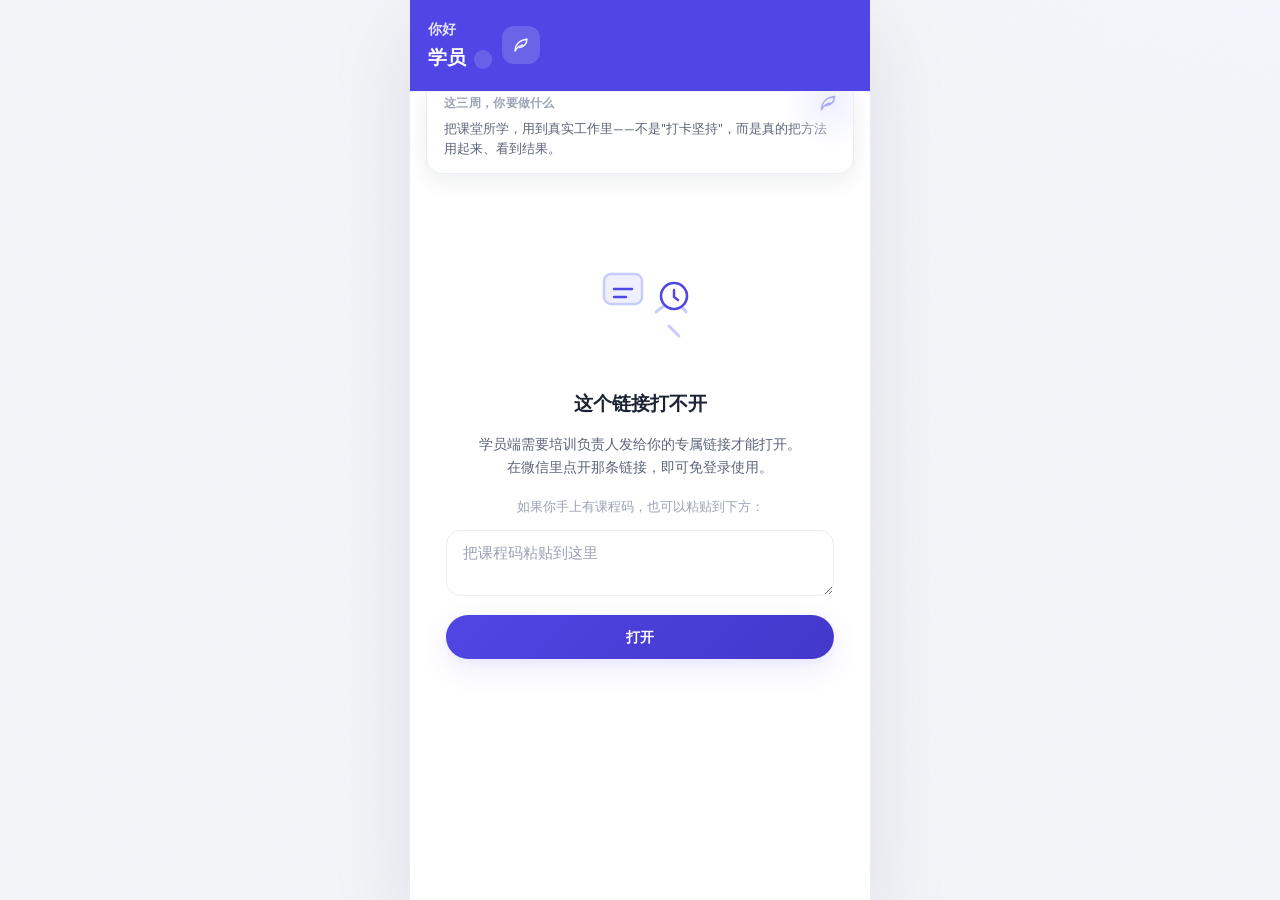
==== student.html @ 76b58dd4 "student.html 引入 sample-data.js + 进入页前自动重置示范课 - 问题：student.html 直访时未加载 sample-data.js，loadDemo() 读到 l" ====
<!doctype html>
<html lang="zh-CN">
<head>
<meta charset="utf-8" />
<meta name="viewport" content="width=device-width, initial-scale=1, viewport-fit=cover, maximum-scale=1, user-scalable=no" />
<meta name="theme-color" content="#4f46e5" />
<title>学员端 · 学习迁移</title>
<link rel="preconnect" href="https://fonts.googleapis.com">
<link rel="preconnect" href="https://fonts.gstatic.com" crossorigin>
<link href="https://fonts.googleapis.com/css2?family=Outfit:wght@400;500;600;700;800&display=swap" rel="stylesheet">
<link rel="stylesheet" href="design-system.css">
<style>
  :root{
    --bg:#f4f5fa; --surface:#ffffff; --surface-2:#fbfcfe;
    --ink:#1a2233; --ink-2:#5b6478; --ink-3:#9aa2b4;
    --line:#e9ecf3; --line-2:#f1f3f8;
    --primary:#4f46e5; --primary-600:#4338ca; --primary-soft:#eef0ff; --primary-ring:rgba(79,70,229,.20);
    --success:#15a36e; --success-soft:#e7f7ef;
    --warn:#b9791b; --warn-soft:#fbf2e2;
    --danger:#e0524d;
    --r:22px; --r-sm:15px;
    --font:"Outfit",-apple-system,BlinkMacSystemFont,"PingFang SC","Hiragino Sans GB","Microsoft YaHei",sans-serif;
    --nav-h:62px;
    --brand:#4f46e5; --brand-deep:#4338ca; --brand-soft:#eef0ff; --brand-50:#f5f6ff;
    --brand-line:#c7cbff; --brand-glow:rgba(79,70,229,.18);
    --sp-1:4px;--sp-2:8px;--sp-3:12px;--sp-4:16px;--sp-5:20px;--sp-6:24px;--sp-7:32px;--sp-8:40px;
    --r-xs:8px;--r-sm:13px;--r-md:14px;--r-lg:18px;--r-xl:26px;--r-full:999px;
    --sh-xs:0 1px 2px rgba(26,34,51,.04),0 2px 6px rgba(26,34,51,.05);
    --sh-sm:0 2px 8px rgba(26,34,51,.05),0 8px 20px rgba(26,34,51,.07);
    --sh-brand:0 10px 30px rgba(79,70,229,.10),0 3px 8px rgba(79,70,229,.06);
    --fs-2xs:11px;--fs-xs:12px;--fs-sm:13px;--fs-base:14px;--fs-md:15px;--fs-lg:17px;
    --fs-xl:21px;--fs-2xl:27px;
    --lh-tight:1.18;--lh-snug:1.34;--lh-loose:1.75;
    --fw-4:400;--fw-5:500;--fw-6:600;--fw-7:700;--fw-8:800;
    --ls-tight:-.02em;--ls-snug:-.01em;--ls-wide:.02em;
    --ease-spring:cubic-bezier(.16,1,.3,1);--ease-out:cubic-bezier(.22,1,.36,1);
    --dur-fast:.18s;--dur:.28s;--dur-slow:.5s;
    --font-sans:"Outfit",-apple-system,BlinkMacSystemFont,"SF Pro Text","PingFang SC","Microsoft YaHei","Helvetica Neue",sans-serif;
  }
  *{box-sizing:border-box;-webkit-tap-highlight-color:transparent}
  html,body{height:100%;margin:0}
  body{font-family:var(--font-sans);background:var(--bg);color:var(--ink);font-size:15px;line-height:1.6;
       -webkit-font-smoothing:antialiased;
       background-image:radial-gradient(700px 360px at 100% -8%,var(--brand-50),transparent 60%);
       background-attachment:fixed}
  .phone{position:relative;z-index:1;max-width:460px;margin:0 auto;min-height:100vh;background:var(--surface);
         display:flex;flex-direction:column;box-shadow:0 0 0 1px var(--line),0 30px 80px rgba(26,34,51,.10)}
  .page{flex:1;overflow-y:auto;padding:0 18px calc(var(--nav-h) + 28px);-webkit-overflow-scrolling:touch}

  /* 顶部问候 */
  .topbar{position:sticky;top:0;z-index:20;background:var(--brand);
         color:#fff;padding:calc(env(safe-area-inset-top) + 18px) 18px 18px;}
  .top-row{display:flex;align-items:center;justify-content:space-between;gap:10px}
  .hi{font-size:14px;opacity:.86;font-weight:600}
  .who{font-size:19px;font-weight:800;margin-top:2px}
  .who .role{font-size:12px;font-weight:600;opacity:.8;margin-left:8px;
             background:rgba(255,255,255,.18);padding:2px 9px;border-radius:999px}
  .bell{width:38px;height:38px;border-radius:12px;background:rgba(255,255,255,.16);
        display:flex;align-items:center;justify-content:center;font-size:18px}

  /* 框架卡 */
  .idcard{margin:-14px 16px 0;position:relative;z-index:5;background:#fff;border-radius:16px;
          padding:15px 17px;box-shadow:0 8px 22px rgba(16,24,40,.07);border:1px solid var(--line);overflow:hidden}
  .idcard::before{content:"";position:absolute;right:-26px;top:-26px;width:96px;height:96px;border-radius:50%;
    background:radial-gradient(circle,var(--brand-soft),transparent 70%);pointer-events:none}
  .idcard .lbl{font-size:11.5px;color:var(--ink-3);font-weight:700;letter-spacing:.3px}
  .idcard .txt{font-size:15.5px;font-weight:700;margin-top:3px;line-height:1.5}
  .idcard .txt b{color:var(--primary-600)}
  .idcard .sub{font-size:12.5px;color:var(--ink-2);margin-top:6px}
  .idcard .mark{position:absolute;right:14px;top:13px;color:var(--brand);opacity:.42}
  .idcard .mark .ic-svg{width:22px;height:22px}

  .sec{display:flex;align-items:baseline;justify-content:space-between;margin:26px 4px 14px}
  .sec h2{font-size:16px;font-weight:800;margin:0;letter-spacing:.2px}
  .sec .prog{font-size:13px;color:var(--ink-2);font-weight:600}
  .sec .prog b{color:var(--primary);font-size:15px}

  /* 行为卡片（迁移记录器） */
  .habits{display:flex;flex-direction:column;gap:13px}
  .habit{display:flex;gap:13px;padding:16px 17px;background:var(--surface);border:1.5px solid var(--line);
         border-radius:18px;cursor:pointer;transition:transform var(--dur) var(--ease-spring),box-shadow var(--dur) var(--ease-out),border-color var(--dur-fast);align-items:flex-start;
         box-shadow:var(--sh-xs)}
  .habit:hover{border-color:var(--brand-line);box-shadow:var(--sh-sm)}
  .habit:active{transform:scale(.985)}
  .ring{width:26px;height:26px;border-radius:50%;flex:0 0 26px;margin-top:2px;position:relative;
        background:var(--line);transition:.2s}
  .ring::after{content:"";position:absolute;inset:7px;border-radius:50%;background:#fff}
  .habit.done .ring{background:var(--success)}
  .habit.done .ring::after{display:none;content:"✓";color:#fff;font-size:15px;font-weight:800;
        display:flex;align-items:center;justify-content:center;inset:0}
  .habit.locked{opacity:.55;cursor:not-allowed}
  .habit.locked:hover{border-color:var(--line);box-shadow:var(--sh-xs)}
  .habit .main{flex:1;min-width:0}
  .habit .desc{font-size:15px;font-weight:700;line-height:1.45}
  .habit .meta{font-size:12px;color:var(--ink-3);margin-top:3px}
  .habit .why{font-size:12px;color:var(--ink-2);margin-top:7px;padding:8px 10px;background:var(--brand-50);
              border-radius:10px;line-height:1.5}
  .habit .why b{color:var(--primary-600)}
  .habit .result{font-size:12.5px;color:var(--ink-2);margin-top:7px;padding:8px 10px;background:var(--success-soft);
              border-radius:10px;line-height:1.5}
  .habit .result b{color:#0f6e56}
  .habit .daybadge{font-size:11px;font-weight:700;color:var(--primary-600);background:var(--primary-soft);
              padding:2px 9px;border-radius:999px;display:inline-block;margin-top:8px}
  .habit .kind{font-size:11px;font-weight:700;padding:2px 9px;border-radius:999px;display:inline-block;margin-top:8px;margin-left:6px}
  .habit .kind.key{background:#fbeaf0;color:#993556}
  .habit .kind.micro{background:var(--success-soft);color:#0f6e56}
  .habit .st{font-size:12px;font-weight:700;white-space:nowrap;align-self:center}
  .habit.done .st{color:var(--success)}
  .habit.locked .st{color:var(--ink-3)}
  .empty{text-align:center;color:var(--ink-3);padding:40px 20px;font-size:14px}

  /* 底部导航 */
  .nav{position:fixed;bottom:0;left:50%;transform:translateX(-50%);width:100%;max-width:460px;
       height:calc(var(--nav-h) + env(safe-area-inset-bottom));padding-bottom:env(safe-area-inset-bottom);
       background:rgba(255,255,255,.94);backdrop-filter:blur(12px);border-top:1px solid var(--line);
       display:flex;z-index:30}
  .nav button{flex:1;border:0;background:none;font-family:var(--font);color:var(--ink-3);
              font-size:11.5px;font-weight:600;display:flex;flex-direction:column;align-items:center;
              justify-content:center;gap:4px;cursor:pointer}
  .nav button .ic{font-size:21px;line-height:1}
  .nav button.on{color:var(--primary)}
  .nav button.on .ic{transform:translateY(-1px)}

  /* 框架（只读） */
  .loop{background:var(--surface);border:1.5px solid var(--line);border-radius:16px;margin-bottom:13px;overflow:hidden}
  .loop-head{padding:15px 16px;display:flex;align-items:center;gap:11px;cursor:pointer}
  .loop-head .n{width:26px;height:26px;border-radius:9px;background:var(--primary-soft);color:var(--primary-600);
                font-weight:800;font-size:13px;display:flex;align-items:center;justify-content:center;flex:0 0 26px}
  .loop-head .t{font-size:15px;font-weight:700;flex:1}
  .loop-head .arr{transition:.2s;color:var(--ink-3);font-size:13px}
  .loop.open .loop-head .arr{transform:rotate(180deg)}
  .loop-body{padding:0 16px 16px;display:none}
  .loop.open .loop-body{display:block}
  .challenge{font-size:12.5px;color:var(--ink-2);background:var(--surface-2);border-radius:10px;
             padding:9px 11px;margin-bottom:12px}
  .task{padding:12px 0;border-top:1px dashed var(--line-2)}
  .task:first-child{border-top:0}
  .task .tt{font-size:14px;font-weight:700;display:flex;align-items:center;gap:7px}
  .task .td{font-size:12.5px;color:var(--ink-2);margin-top:4px}
  .sub-h{font-size:11.5px;font-weight:700;color:var(--ink-3);margin:11px 0 6px;letter-spacing:.3px}
  .mrow{display:flex;gap:8px;padding:7px 0;font-size:13px}
  .mrow .dot{width:6px;height:6px;border-radius:50%;background:var(--primary);margin-top:7px;flex:0 0 6px}
  .mrow .mn{font-weight:600}.mrow .md{color:var(--ink-2);font-size:12px}
  .six{background:var(--surface-2);border-radius:10px;padding:10px 11px;margin-top:8px;font-size:12.5px;color:var(--ink-2);line-height:1.6}
  .six b{color:var(--primary-600)}

  /* 进展 */
  .stats{display:grid;grid-template-columns:repeat(3,1fr);gap:10px;margin-bottom:6px}
  .stat{background:var(--surface);border:1.5px solid var(--line);border-radius:15px;padding:14px 10px;text-align:center}
  .stat .num{font-size:26px;font-weight:800;color:var(--primary);line-height:1}
  .stat .lbl{font-size:11.5px;color:var(--ink-2);margin-top:6px}
  .tl{background:var(--surface);border:1.5px solid var(--line);border-radius:15px;padding:6px 15px;margin-top:14px}
  .tl .ti{display:flex;gap:10px;padding:11px 0;border-bottom:1px dashed var(--line-2);font-size:13px;align-items:center}
  .tl .ti:last-child{border-bottom:0}
  .tl .pi{width:9px;height:9px;border-radius:50%;flex:0 0 9px;background:var(--success)}
  .tl .tdesc{flex:1;min-width:0;font-weight:600}
  .tl .tsub{font-size:11.5px;color:var(--ink-3);margin-top:2px;line-height:1.45}
  .submit{margin-top:18px;width:100%;justify-content:center}
  .submit[disabled]{opacity:.5;cursor:not-allowed}

  /* 底部弹层（提交六字段） */
  .sheet-mask{position:fixed;inset:0;background:rgba(20,24,40,.42);z-index:60;opacity:0;pointer-events:none;transition:.22s}
  .sheet-mask.show{opacity:1;pointer-events:auto}
  .sheet{position:fixed;left:50%;bottom:0;transform:translate(-50%,100%);width:100%;max-width:460px;
         background:#fff;border-radius:22px 22px 0 0;z-index:61;padding:8px 20px calc(20px + env(safe-area-inset-bottom));
         transition:transform .26s cubic-bezier(.2,.8,.2,1);max-height:90vh;overflow-y:auto}
  .sheet.show{transform:translate(-50%,0)}
  .grab{width:38px;height:4px;border-radius:3px;background:var(--line);margin:8px auto 14px}
  .sheet .sh-desc{font-size:17px;font-weight:800;line-height:1.4}
  .sheet .sh-meta{font-size:12px;color:var(--ink-3);margin-top:5px}
  .sheet .sh-preset{font-size:13px;color:var(--ink-2);margin-top:10px;background:var(--surface-2);
                  border-radius:10px;padding:10px 11px;line-height:1.55}
  .sheet .sh-preset b{color:var(--primary-600)}
  .sheet .sh-preset.editable{border:1.5px solid var(--line)}
  .sheet .sh-preset.editable input,.sheet .sh-preset.editable textarea{width:100%;border:0;background:transparent;font-family:var(--font);font-size:13px;color:var(--ink);margin-top:4px;resize:none}
  .sheet .sh-preset.editable input:focus,.sheet .sh-preset.editable textarea:focus{outline:none}
  .sheet .q{font-size:13.5px;font-weight:700;color:var(--ink-2);margin:16px 0 8px}
  .sheet textarea.note-in{width:100%;border:1.5px solid var(--line);border-radius:13px;padding:12px 13px;
           font-family:var(--font);font-size:14px;background:var(--surface-2);resize:none;line-height:1.55}
  .sheet textarea.note-in:focus{outline:none;border-color:var(--primary);background:#fff;box-shadow:0 0 0 4px var(--primary-ring)}
  .sheet .save{width:100%;margin-top:16px;justify-content:center;padding:14px;font-size:15px;font-weight:700}

  /* 庆祝 */
  .cele{position:fixed;inset:0;z-index:80;background:rgba(20,28,46,.55);display:none;
        align-items:center;justify-content:center;padding:30px}
  .cele.show{display:flex;animation:fade .25s ease}
  .cele-box{background:#fff;border-radius:24px;padding:34px 32px;text-align:center;max-width:330px;width:100%;
            animation:pop .35s cubic-bezier(.2,1.3,.5,1);position:relative;overflow:hidden}
  .cele-glow{position:absolute;left:50%;top:42px;width:170px;height:170px;margin-left:-85px;border-radius:50%;
    background:radial-gradient(circle,rgba(79,70,229,.20),transparent 65%);animation:cele-pulse 1.7s ease-in-out infinite;pointer-events:none}
  .cele-illus{width:124px;height:124px;margin:0 auto 4px;position:relative;z-index:1;animation:pop .45s var(--ease-spring) both}
  .cele-title{font-size:20px;font-weight:800;color:var(--primary-600);margin-top:14px;position:relative;z-index:1}
  .cele-text{font-size:14px;color:var(--ink-2);line-height:1.7;margin-top:10px;position:relative;z-index:1}
  .cele-coach{margin-top:14px;background:rgba(79,70,229,.08);border:1px solid rgba(79,70,229,.18);border-radius:13px;padding:11px 13px;font-size:12.5px;color:var(--primary-600);text-align:left;line-height:1.6;position:relative;z-index:1}
  .cele-coach .lbl{font-weight:800;font-size:11px;letter-spacing:.3px;display:block;margin-bottom:4px;color:var(--brand-deep)}
  .cele-coach .lbl .ic-svg{width:14px;height:14px;display:inline-block;vertical-align:-2px;margin-right:3px}
  .cele-btn{width:100%;margin-top:20px;justify-content:center;position:relative;z-index:1}

  .block{margin:60px 18px;text-align:center}
  .block .em{font-size:54px}
  .block h2{font-size:19px;font-weight:800;margin:14px 0 8px}
  .block p{font-size:14px;color:var(--ink-2);line-height:1.7}
  .code-box{margin-top:14px;background:var(--surface-2);border:1.5px dashed var(--line);border-radius:13px;
            padding:13px;font-family:ui-monospace,Menlo,Consolas,monospace;font-size:11.5px;color:var(--ink-2);
            word-break:break-all;text-align:left;max-height:140px;overflow-y:auto}
  .toast{position:fixed;left:50%;top:18px;transform:translateX(-50%) translateY(-30px);background:#1a2233;color:#fff;
         font-size:13px;font-weight:600;padding:10px 18px;border-radius:11px;z-index:90;opacity:0;transition:.25s;
         pointer-events:none;max-width:90%}
  .toast.show{opacity:1;transform:translateX(-50%) translateY(0)}
  @keyframes fade{from{opacity:0}to{opacity:1}}
  @keyframes pop{from{transform:scale(.85);opacity:.4}to{transform:scale(1);opacity:1}}

  /* 图标 / 插画 / 生命感 */
  .ic-svg{display:block}
  .nav button .ic{display:inline-flex;align-items:center;justify-content:center}
  .nav button .ic .ic-svg{width:22px;height:22px}
  .bell{display:flex;align-items:center;justify-content:center}
  .bell .ic-svg{width:20px;height:20px;opacity:.92}
  .illust{width:140px;height:140px;margin:0 auto 8px;display:block;animation:pop .5s var(--ease-spring) both}
  .empty .illust{margin-bottom:6px}
  .habits .habit{animation:rise .42s var(--ease-spring) both}
  .confetti{position:absolute;top:46px;left:50%;width:7px;height:7px;border-radius:2px;opacity:0;z-index:2;
    animation:confetti-burst .9s var(--ease-out) forwards}
  @keyframes confetti-burst{
    0%{opacity:0;transform:translate(-50%,0) scale(.3)}
    25%{opacity:1}
    100%{opacity:0;transform:translate(calc(-50% + var(--dx)),var(--dy)) rotate(var(--rot)) scale(1)}
  }

  /* 旅程条 */
  .journey{margin:18px 4px 4px;background:var(--surface);border:1.5px solid var(--line);border-radius:18px;
           padding:15px 17px;box-shadow:var(--sh-xs);cursor:pointer;transition:border-color var(--dur),box-shadow var(--dur),transform var(--dur) var(--ease-spring)}
  .journey:active{transform:scale(.99)}
  .journey:hover{border-color:var(--brand-line);box-shadow:var(--sh-sm)}
  .journey .j-top{display:flex;align-items:center;justify-content:space-between;gap:10px}
  .journey .j-day{font-size:15px;font-weight:800;display:flex;align-items:center;gap:8px}
  .journey .j-day .ic-svg{width:20px;height:20px;color:var(--primary)}
  .journey .j-lit{font-size:12.5px;color:var(--ink-2);font-weight:600;white-space:nowrap}
  .journey .j-lit b{color:var(--primary);font-size:14px}
  .journey .j-bar{height:8px;border-radius:999px;background:var(--surface-2);margin-top:11px;overflow:hidden}
  .journey .j-fill{height:100%;border-radius:999px;background:var(--brand);width:0;transition:width .6s var(--ease-spring)}
  .journey .j-hint{font-size:11.5px;color:var(--ink-3);margin-top:8px;display:flex;align-items:center;gap:6px}
  .journey .j-hint .ic-svg{width:14px;height:14px}

  /* 开场三屏 */
  .ob{position:fixed;inset:0;z-index:100;background:#fff;display:none;flex-direction:column;
      padding:calc(env(safe-area-inset-top) + 30px) 28px calc(env(safe-area-inset-bottom) + 28px);align-items:center;justify-content:center;text-align:center}
  .ob.show{display:flex;animation:fade .3s ease}
  .ob .ob-ill{width:168px;height:168px;margin:0 auto 6px}
  .ob .ob-kicker{font-size:12px;font-weight:700;color:var(--primary-600);letter-spacing:.4px;margin-bottom:10px}
  .ob h2{font-size:23px;font-weight:800;margin:0 0 12px;letter-spacing:.2px}
  .ob p{font-size:15px;color:var(--ink-2);line-height:1.75;margin:0 auto;max-width:320px}
  .ob .ob-dots{display:flex;gap:7px;margin:26px 0 22px}
  .ob .ob-dots i{width:7px;height:7px;border-radius:50%;background:var(--line);transition:.25s}
  .ob .ob-dots i.on{background:var(--primary);width:20px;border-radius:999px}
  .ob .ob-btns{display:flex;gap:10px;width:100%;max-width:320px}
  .ob .ob-skip{position:absolute;top:calc(env(safe-area-inset-top) + 16px);right:18px;font-size:13px;color:var(--ink-3);font-weight:600}

  /* 三周地图 overlay */
  .mapview{position:fixed;inset:0;z-index:85;background:#fff;display:none;flex-direction:column}
  .mapview.show{display:flex;animation:fade .25s ease}
  .mapview .mv-head{display:flex;align-items:center;gap:12px;padding:calc(env(safe-area-inset-top) + 16px) 18px 14px;border-bottom:1px solid var(--line);position:sticky;top:0;background:#fff;z-index:2}
  .mapview .mv-head .ic-svg{width:22px;height:22px;color:var(--primary);cursor:pointer;flex:0 0 22px}
  .mapview .mv-head h3{margin:0;font-size:17px;font-weight:800}
  .mapview .mv-body{flex:1;overflow-y:auto;padding:16px 16px calc(env(safe-area-inset-bottom) + 24px);-webkit-overflow-scrolling:touch}
  .mv-day{background:var(--surface);border:1.5px solid var(--line);border-radius:16px;padding:14px 16px;margin-bottom:12px}
  .mv-day.cur{border-color:var(--primary);box-shadow:var(--sh-brand)}
  .mv-day.free{opacity:.6}
  .mv-day .mv-dtop{display:flex;align-items:center;justify-content:space-between;margin-bottom:8px}
  .mv-day .mv-dname{font-size:15px;font-weight:800;display:flex;align-items:center;gap:8px}
  .mv-day .mv-dname .pill{font-size:11px;font-weight:700;color:var(--primary-600);background:var(--primary-soft);padding:2px 9px;border-radius:999px}
  .mv-day .mv-dstat{font-size:12px;color:var(--ink-3);font-weight:600}
  .mv-day .mv-tk{font-size:13px;color:var(--ink-2);display:flex;align-items:center;gap:8px;padding:4px 0}
  .mv-day .mv-tk .dot{width:8px;height:8px;border-radius:50%;flex:0 0 8px}
  .mv-day .mv-tk .dot.done{background:var(--success)}
  .mv-day .mv-tk .dot.todo{background:var(--brand-line)}
  .mv-day .mv-tk .dot.future{background:var(--line)}

  @media (prefers-reduced-motion:reduce){
    .habits .habit,.illust,.cele-illus,.cele-glow,.ob{animation:none !important}
    .confetti{display:none !important}
  }
</style>
</head>
<body>
<div class="phone">
  <div class="topbar">
    <div class="top-row">
      <div>
        <div class="hi" id="greet">你好</div>
        <div class="who"><span id="who-name">学员</span><span class="role" id="who-role"></span></div>
      </div>
      <div class="bell" id="bell" aria-hidden="true"></div>
    </div>
  </div>

  <div class="idcard hidden" id="idcard">
    <div class="lbl">这三周，你要做什么</div>
    <div class="txt" id="id-txt"></div>
    <div class="sub">把课堂所学，用到真实工作里——不是"打卡坚持"，而是真的把方法用起来、看到结果。</div>
    <div class="mark" data-ic="leaf"></div>
  </div>

  <div class="page" id="page"><!-- 屏幕内容 --></div>

  <nav class="nav" id="nav">
    <button data-screen="today" class="on"><span class="ic" data-ic="today"></span>今日</button>
    <button data-screen="framework"><span class="ic" data-ic="framework"></span>框架</button>
    <button data-screen="progress"><span class="ic" data-ic="progress"></span>进展</button>
  </nav>
</div>

<!-- 开场三屏 -->
<div class="ob" id="ob">
  <div class="ob-skip" id="ob-skip">跳过</div>
  <div class="ob-ill" id="ob-ill"></div>
  <div class="ob-kicker" id="ob-kicker"></div>
  <h2 id="ob-title"></h2>
  <p id="ob-text"></p>
  <div class="ob-dots" id="ob-dots"></div>
  <div class="ob-btns">
    <button class="btn btn-ghost" id="ob-prev" style="flex:0 0 auto;padding:13px 18px">上一步</button>
    <button class="btn btn-primary" id="ob-next" style="flex:1;justify-content:center">下一步</button>
  </div>
</div>

<!-- 三周地图 -->
<div class="mapview" id="mapview">
  <div class="mv-head">
    <span class="ic" data-ic="close" id="mv-close"></span>
    <h3>这三周的旅程</h3>
  </div>
  <div class="mv-body" id="mv-body"></div>
</div>

<!-- 提交弹层（六字段） -->
<div class="sheet-mask" id="sheet-mask"></div>
<div class="sheet" id="sheet">
  <div class="grab"></div>
  <div class="sh-desc" id="sh-desc"></div>
  <div class="sh-meta" id="sh-meta"></div>
  <div id="sh-preset-wrap"></div>
  <div class="q" id="sh-q">这一步，带来了什么结果和影响？</div>
  <textarea class="note-in" id="ck-result" rows="3" placeholder="写一句真实的结果：你做了什么、带来了什么不同？（必填）"></textarea>
  <div id="sh-extra" class="hidden">
    <div class="q">过程中遇到什么困难？</div>
    <textarea class="note-in" id="ck-diff" rows="2" placeholder="卡在哪了？一句话（选填）"></textarea>
    <div class="q">未来还打算怎么用？</div>
    <textarea class="note-in" id="ck-future" rows="2" placeholder="下次碰到类似场景，你会怎么用？（选填）"></textarea>
  </div>
  <button class="btn btn-primary save" id="ck-save">记下来</button>
</div>

<!-- 庆祝 -->
<div class="cele" id="cele">
  <div class="cele-box">
    <div class="cele-glow"></div>
    <div class="cele-illus" id="cele-illus"></div>
    <div class="cele-title" id="cele-title"></div>
    <div class="cele-text" id="cele-text"></div>
    <div class="cele-coach" id="cele-coach"></div>
    <button class="btn btn-primary cele-btn" id="cele-ok">继续</button>
  </div>
</div>

<div class="toast" id="toast"></div>

<script src="v2-core.js?v=10"></script>
<script src="sample-data.js?v=10"></script>
<script src="icons.js?v=10"></script>
<script src="ai.js?v=10"></script>
<script>
(function(){
  'use strict';
  var course=null, me=null, sku=null, submissions=[], screen='today', curBehavior=null;
  var schedule=null, curDayIdx=-1, comp={done:0,total:0,complete:false};
  var behaviorDay={}; // behaviorId -> day index in schedule

  function b64encode(str){return btoa(unescape(encodeURIComponent(str))).replace(/\+/g,'-').replace(/\//g,'_').replace(/=+$/,'');}
  function b64decode(s){s=s.replace(/-/g,'+').replace(/_/g,'/');while(s.length%4)s+='=';return decodeURIComponent(escape(atob(s)));}
  function esc(s){return (s==null?'':String(s)).replace(/[&<>"]/g,function(c){return{'&':'&amp;','<':'&lt;','>':'&gt;','"':'&quot;'}[c];});}
  function $(id){return document.getElementById(id);}
  function paintIcons(){
    document.querySelectorAll('[data-ic]').forEach(function(el){
      el.innerHTML = AL.icon(el.getAttribute('data-ic'), {size: el.classList.contains('ic')?22:20});
    });
    var bell=$('bell'); if(bell) bell.innerHTML = AL.icon('leaf',{size:20});
  }
  function isWend(d){return d.getDay()===0||d.getDay()===6;}
  function fmtMD(d){return (d.getMonth()+1)+'月'+d.getDate()+'日';}
  function greet(){var h=new Date().getHours();return h<6?'凌晨好':h<11?'早上好':h<13?'中午好':h<18?'下午好':h<22?'晚上好':'夜深了';}

  function loadFromHash(){
    var h=location.hash.replace(/^#/,'');
    if(!h) return false;
    var m=h.match(/(?:^|&)d=([^&]+)/);
    if(!m) return false;
    try{
      var obj=JSON.parse(b64decode(m[1]));
      if(!obj.c||!obj.s) return false;
      course=obj.c; me=obj.s; sku=course.sku||'demo';
      ALV2.store.set(sku,'config',course);
      if(!obj.preview){
        var st=ALV2.store.get(sku,'students',[]);
        if(!st.some(function(x){return x.id===me.id;})){st.push({id:me.id,name:me.name});ALV2.store.set(sku,'students',st);}
      }
      submissions=ALV2.store.get(sku,'subs:'+me.id,[]);
      return true;
    }catch(e){return false;}
  }
  /* schema@5 自检：示范课若被旧版本污染，自动清旧重新注入（student.html 直访也能干净） */
  function autoHealSample(){
    if(!ALV2_SAMPLE) return;
    try{
      var sku = ALV2_SAMPLE.SAMPLE_SKU;
      var old = ALV2.store.get(sku,'config',null);
      if(!old) return;
      var sc = (old.scenarios||[])[0];
      var bad = !sc || !Array.isArray(sc.behaviors) || sc.behaviors.length<8
        || !Array.isArray(sc.methods) || sc.methods.length<1;
      if(bad){
        var sts0 = ALV2.store.get(sku,'students',null);
        if(Array.isArray(sts0)) sts0.forEach(function(st){ ALV2.store.remove(sku,'subs:'+st.id); });
        ALV2.store.remove(sku,'students');
        ALV2.store.remove(sku,'config');
        var c = ALV2_SAMPLE.build();
        ALV2.store.set(sku,'config',c);
        var sts = ALV2_SAMPLE.students();
        ALV2.store.set(sku,'students',sts);
        sts.forEach(function(st){
          ALV2.store.remove(sku,'subs:'+st.id);
          ALV2.store.set(sku,'subs:'+st.id, ALV2_SAMPLE.buildSubmissions(c,st));
        });
        console.log('[student.html] 已自动重置被污染的示范课 schema@5');
      }
    }catch(e){ console.warn('[student.html] autoHealSample skipped', e); }
  }
  function loadDemo(){
    var skus=ALV2.store.listCourses();
    if(!skus.length) return false;
    sku=skus[0];
    course=ALV2.store.get(sku,'config',null);
    if(!course) return false;
    var st=ALV2.store.get(sku,'students',[]);
    if(!st.length){st=[{id:'demo_stu',name:'演示学员'}];ALV2.store.set(sku,'students',st);}
    me=st[0];
    submissions=ALV2.store.get(sku,'subs:'+me.id,[]);
    return true;
  }

  function allBehaviors(c){
    var out=[];(c.scenarios||[]).forEach(function(sc){(sc.behaviors||[]).forEach(function(b){out.push({b:b,scenario:sc});});});
    out.sort(function(a,b){return (a.b.order||0)-(b.b.order||0);});
    return out;
  }
  function findBehavior(id){var r=null;(course.scenarios||[]).forEach(function(sc){(sc.behaviors||[]).forEach(function(b){if(b.id===id)r={b:b,scenario:sc};});});return r;}
  function findScenarioOf(id){var r=null;(course.scenarios||[]).forEach(function(sc){(sc.behaviors||[]).forEach(function(b){if(b.id===id)r=sc;});});return r;}

  function buildSchedule(){
    schedule = ALV2.schedulePlan(course);
    curDayIdx = currentWorkdayIndex(course.rhythm || ALV2.defaultRhythm());
    behaviorDay = {};
    schedule.days.forEach(function(d){ if(d.behavior) behaviorDay[d.behavior.behaviorId]=d.idx; });
    comp = ALV2.completion(course, submissions);
  }
  function currentWorkdayIndex(rhythm){
    var start = ALV2.cohortStartDate(rhythm);
    var t0=new Date(); var today0=new Date(t0.getFullYear(),t0.getMonth(),t0.getDate());
    var s0=new Date(start.getFullYear(),start.getMonth(),start.getDate());
    if(s0>today0) return -1;
    var idx=0,cur=new Date(s0);
    while(cur<today0){ if(!isWend(cur)) idx++; cur.setDate(cur.getDate()+1); }
    return Math.min(idx, (rhythm.windowWorkdays||15)-1);
  }

  function init(){
    paintIcons();
    if(!ALV2){document.body.innerHTML='<div class="block"><div class="em">'+illo('noaccess')+'</div><h2>页面加载失败</h2><p>核心脚本未载入，请检查网络后重试。</p></div>';return;}
    var ok=loadFromHash()||loadDemo();
    if(!ok){
      autoHealSample();   // 首次访问：自动注入示范课
      ok=loadFromHash()||loadDemo();
    }
    if(!ok){renderNoAccess();return;}
    buildSchedule();
    $('greet').textContent=greet();
    $('who-name').textContent=me.name||'学员';
    var theme=course.theme||'';
    if(theme){$('id-txt').innerHTML='把 <b>'+esc(theme)+'</b> 用到真实工作里';$('idcard').classList.remove('hidden');}
    document.querySelectorAll('#nav button').forEach(function(b){b.onclick=function(){switchScreen(b.dataset.screen);};});
    bindSheet();
    bindOnboard();
    bindMap();
    switchScreen('today');
    maybeOnboard();
  }

  function renderNoAccess(){
    $('idcard').classList.add('hidden');
    $('nav').style.display='none';
    $('page').innerHTML='<div class="block">'+illo('noaccess')+'<h2>这个链接打不开</h2>'+
      '<p>学员端需要培训负责人发给你的专属链接才能打开。<br>在微信里点开那条链接，即可免登录使用。</p>'+
      '<p style="margin-top:16px;color:var(--ink-3);font-size:12.5px">如果你手上有课程码，也可以粘贴到下方：</p>'+
      '<textarea class="note-in" id="paste-code" rows="2" placeholder="把课程码粘贴到这里"></textarea>'+
      '<button class="btn btn-primary" style="width:100%;margin-top:12px;justify-content:center" onclick="__useCode()">打开</button></div>';
  }
  window.__useCode=function(){var v=$('paste-code').value.trim();if(!v){toast('请先粘贴课程码');return;}
    location.hash='d='+v.replace(/^d=/,'').replace(/^#/,'');location.reload();};

  function switchScreen(s){
    screen=s;
    document.querySelectorAll('#nav button').forEach(function(b){b.classList.toggle('on',b.dataset.screen===s);});
    if(s==='today')renderToday();else if(s==='framework')renderFramework();else renderProgress();
  }

  /* 旅程条 */
  function journeyHTML(){
    if(!schedule) return '';
    var r=schedule.rhythm;
    var dayLabel = curDayIdx<0
      ? '将于 '+fmtMD(schedule.startDate)+' 开始'
      : ('第 '+(curDayIdx+1)+' 个工作日 / 共 '+r.windowWorkdays+' 天');
    var pct = comp.total? Math.round(comp.done/comp.total*100):0;
    var hint = curDayIdx<0 ? '到时每几天会有一个小行动等你' : '点开看看这三周怎么排';
    return '<div class="journey" id="journey">'+
      '<div class="j-top"><div class="j-day">'+AL.icon('compass',{size:20})+dayLabel+'</div>'+
      '<div class="j-lit">已完成 <b>'+comp.done+'</b> / '+comp.total+'</div></div>'+
      '<div class="j-bar"><div class="j-fill" style="width:'+pct+'%"></div></div>'+
      '<div class="j-hint">'+AL.icon('path',{size:14})+hint+'</div></div>';
  }

  function renderToday(){
    var journey=journeyHTML();
    if(curDayIdx<0){
      $('page').innerHTML=journey+
        '<div class="sec"><h2>课程还没开始</h2></div>'+
        '<div class="empty">'+illo('today')+'<h3>先养好精神</h3><p>这门课将在 '+fmtMD(schedule.startDate)+' 正式开始，'+
        '之后三周里会有 10 个真实工作场景的小行动，陪你把课堂所学用起来。</p></div>';
      var jb=$('journey'); if(jb) jb.onclick=openMap;
      return;
    }
    // 今日行为（若有）
    var todayB = schedule.days[curDayIdx] ? schedule.days[curDayIdx].behavior : null;
    var todayDone = todayB ? submissions.some(function(s){return s.behaviorId===todayB.behaviorId;}) : true;
    var html=journey;
    // 主区：展示全部 10 条行为（今日高亮，过去可补，未来锁定）
    var list=allBehaviors(course);
    html+='<div class="sec"><h2>高绩效行为</h2><div class="prog"><b>'+comp.done+'</b> / '+comp.total+' 已完成</div></div>';
    html+='<div class="habits">';
    list.forEach(function(it){
      var b=it.b;
      var dayIdx = behaviorDay[b.id];
      var isToday = (dayIdx===curDayIdx);
      var done = submissions.some(function(s){return s.behaviorId===b.id;});
      var future = (dayIdx!=null && curDayIdx < dayIdx);
      var cls = done?'done':(future?'locked':'');
      var st = done?'已完成':(future?'未到时间':'去记录');
      var lastSub = null; submissions.forEach(function(s){if(s.behaviorId===b.id) lastSub=s;});
      var dayBadge = dayIdx!=null ? ('<span class="daybadge">第 '+(dayIdx+1)+' 个工作日</span>') : '';
      var kindBadge = '<span class="kind '+(b.kind==='key'?'key':'micro')+'">'+(b.kind==='key'?'关键行为':'微行为')+'</span>';
      html+='<div class="habit '+cls+'" data-b="'+esc(b.id)+'">'+
        '<div class="ring"></div><div class="main">'+
        '<div class="desc">'+esc(b.action)+'</div>'+
        '<div class="meta">场景：'+esc(b.scene)+'</div>'+
        dayBadge+kindBadge+
        (done&&lastSub? '<div class="result"><b>结果：</b>'+esc(lastSub.resultImpact||'（已记录）')+'</div>' :
          (!done&&!future? '<div class="why"><b>为什么是它：</b>'+esc(b.challenge||'把课堂方法用进真实工作')+'</div>' : ''))+
        '</div><div class="st">'+st+'</div></div>';
    });
    html+='</div>';
    if(todayB && !todayDone){
      // 顶部强调今日
      var tb=findBehavior(todayB.behaviorId);
      if(tb){
        html='<div class="sec"><h2>今日焦点</h2></div>'+
          '<div class="habit'+(todayDone?' done':'')+'" data-b="'+esc(todayB.behaviorId)+'" style="border-color:var(--primary);box-shadow:var(--sh-brand)">'+
          '<div class="ring"></div><div class="main">'+
          '<div class="desc">'+esc(tb.b.action)+'</div>'+
          '<div class="meta">场景：'+esc(tb.b.scene)+'</div>'+
          '<span class="daybadge">今天</span><span class="kind '+(tb.b.kind==='key'?'key':'micro')+'">'+(tb.b.kind==='key'?'关键行为':'微行为')+'</span>'+
          '<div class="why"><b>为什么是它：</b>'+esc(tb.b.challenge||'')+'</div>'+
          '</div><div class="st">去记录</div></div>'+journey+html.replace(/<div class="sec">[\s\S]*?<\/div>/,'');
      }
    }
    $('page').innerHTML=html;
    $('page').querySelectorAll('[data-b]').forEach(function(el){
      var id=el.dataset.b;
      if(el.classList.contains('locked')) return;
      el.onclick=function(){openCheckIn(id);};
    });
    var jb=$('journey'); if(jb) jb.onclick=openMap;
  }

  function renderFramework(){
    var scs=course.scenarios||[];
    if(!scs.length){$('page').innerHTML='<div class="empty">'+illo('framework')+'<h3>框架还没搭好</h3><p>这门课的学习框架还没配置，稍等培训负责人搭好场景与行为。</p></div>';return;}
    var html='<div class="sec"><h2>学习框架</h2><div class="prog">只读 · 随时回顾</div></div>';
    scs.forEach(function(sc,idx){
      html+='<div class="loop'+(idx===0?' open':'')+'"><div class="loop-head" data-loop="'+idx+'">'+
        '<div class="n">'+(idx+1)+'</div><div class="t">'+esc(sc.name||sc.title||'场景')+'</div><div class="arr">▾</div></div><div class="loop-body">';
      if(sc.challenge)html+='<div class="challenge">挑战：'+esc(sc.challenge)+'</div>';
      if(sc.methods&&sc.methods.length){html+='<div class="sub-h">方法工具</div>';
        sc.methods.forEach(function(m){html+='<div class="mrow"><div class="dot"></div><div><span class="mn">'+esc(m.name)+'</span>'+(m.desc?' <span class="md">· '+esc(m.desc)+'</span>':'')+'</div></div>';});}
      if(sc.behaviors&&sc.behaviors.length){html+='<div class="sub-h">高绩效行为（'+(sc.behaviors.filter(function(b){return b.kind==='key';}).length)+' 关键 + '+(sc.behaviors.filter(function(b){return b.kind!=='key';}).length)+' 微）</div>';
        sc.behaviors.forEach(function(b){
          html+='<div class="mrow"><div class="dot" style="background:'+(b.kind==='key'?'#993556':'var(--success)')+'"></div>'+
            '<div><span class="mn">'+esc(b.action)+'</span>'+
            (b.kind==='key'?' <span class="md" style="color:#993556">· 关键行为</span>':'')+
            '<div class="six"><b>场景：</b>'+esc(b.scene||'')+'<br><b>挑战：</b>'+esc(b.challenge||'')+
            (b.expectedResult?'<br><b>预期结果：</b>'+esc(b.expectedResult):'')+'</div></div></div>';
        });}
      html+='</div></div>';
    });
    $('page').innerHTML=html;
    $('page').querySelectorAll('[data-loop]').forEach(function(el){el.onclick=function(){el.parentElement.classList.toggle('open');};});
  }

  function renderProgress(){
    var html='<div class="sec"><h2>我的迁移记录</h2><div class="prog">已完成 '+comp.done+' / '+comp.total+'</div></div>';
    html+='<div class="stats"><div class="stat"><div class="num">'+comp.done+'<span style="font-size:14px;color:var(--ink-3)">/'+comp.total+'</span></div><div class="lbl">已完成行为</div></div>'+
      '<div class="stat"><div class="num">'+ (schedule?schedule.rhythm.windowWorkdays:15) +'</div><div class="lbl">三周工作日</div></div>'+
      '<div class="stat"><div class="num">'+ (comp.complete?'✓':'…') +'</div><div class="lbl">迁移完成度</div></div></div>';
    var sorted=submissions.slice().sort(function(a,b){return b.ts-a.ts;});
    if(sorted.length){
      html+='<div class="tl">';
      sorted.forEach(function(s){
        var it=findBehavior(s.behaviorId);
        html+='<div class="ti"><div class="pi"></div><div><div class="tdesc">'+esc(it?it.b.action:'行为')+'</div>'+
          '<div class="tsub">'+esc(s.resultImpact||'（已记录）')+'</div></div></div>';
      });
      html+='</div>';
    }else{html+='<div class="empty">'+illo('progress')+'<h3>还没有记录哦</h3><p>去「今日」完成第一个高绩效行为，开始你的迁移。</p></div>';}
    if(comp.complete){
      html+='<button class="btn btn-primary submit" id="btn-submit" style="justify-content:center">'+AL.icon('send',{size:18})+'提交迁移给负责人</button>';
    }else{
      html+='<button class="btn btn-ghost submit" id="btn-submit" disabled style="justify-content:center">还差 '+(comp.total-comp.done)+' 条完成，才能提交</button>';
    }
    $('page').innerHTML=html;
    $('btn-submit').onclick=exportSubmit;
  }

  /* 原创插画 */
  function illo(name){
    var C={brand:'#4F46E5',deep:'#4338CA',soft:'#EEF0FF',line:'#C7CBFF',green:'#15A36E',gsoft:'#E7F7EF',amber:'#B9791B',aspark:'#FBE9B0'};
    if(name==='today')return '<svg class="illust" viewBox="0 0 140 140" fill="none" aria-hidden="true">'+
      '<ellipse cx="70" cy="124" rx="42" ry="7" fill="'+C.soft+'"/>'+
      '<path d="M52 120c0-11 4-19 18-19s18 8 18 19" fill="#fff" stroke="'+C.line+'" stroke-width="2.4"/>'+
      '<path d="M70 101V70" stroke="'+C.brand+'" stroke-width="3" stroke-linecap="round"/>'+
      '<path d="M70 78c-15-2-23-12-23-27 15 0 23 11 23 27z" fill="'+C.gsoft+'" stroke="'+C.green+'" stroke-width="2.4"/>'+
      '<path d="M70 82c0-13 8-23 23-25 0 13-8 23-23 25z" fill="'+C.soft+'" stroke="'+C.brand+'" stroke-width="2.4"/>'+
      '<path d="M106 40l2 6 6 2-6 2-2 6-2-6-6-2 6-2z" fill="'+C.aspark+'"/></svg>';
    if(name==='framework')return '<svg class="illust" viewBox="0 0 140 140" fill="none" aria-hidden="true">'+
      '<rect x="30" y="32" width="80" height="76" rx="15" fill="'+C.soft+'"/>'+
      '<path d="M40 94c10-6 14-23 27-23s10 17 25 13" stroke="'+C.line+'" stroke-width="2.6" stroke-dasharray="2 7" stroke-linecap="round"/>'+
      '<circle cx="40" cy="94" r="4.5" fill="'+C.brand+'"/>'+
      '<circle cx="92" cy="80" r="11" fill="#fff" stroke="'+C.brand+'" stroke-width="2.4"/>'+
      '<path d="M92 74l2.6 5.4 5.4 2.6-5.4 2.6L92 90l-2.6-5.4-5.4-2.6 5.4-2.6z" fill="'+C.brand+'"/></svg>';
    if(name==='progress')return '<svg class="illust" viewBox="0 0 140 140" fill="none" aria-hidden="true">'+
      '<path d="M30 110c14-4 18-18 36-18s14 14 34 10" stroke="'+C.line+'" stroke-width="3" stroke-linecap="round" stroke-dasharray="1 9"/>'+
      '<circle cx="30" cy="110" r="5" fill="'+C.brand+'"/>'+
      '<path d="M98 70v36" stroke="'+C.brand+'" stroke-width="3" stroke-linecap="round"/>'+
      '<path d="M98 70h22l-7 9 7 9h-22z" fill="'+C.gsoft+'" stroke="'+C.green+'" stroke-width="2.2" stroke-linejoin="round"/>'+
      '<circle cx="46" cy="96" r="2.4" fill="'+C.amber+'"/><circle cx="68" cy="89" r="2.4" fill="'+C.amber+'"/></svg>';
    if(name==='noaccess')return '<svg class="illust illust-sm" viewBox="0 0 140 140" fill="none" aria-hidden="true">'+
      '<rect x="34" y="40" width="38" height="30" rx="7" fill="'+C.soft+'" stroke="'+C.line+'" stroke-width="2.4"/>'+
      '<path d="M44 55h18M44 63h12" stroke="'+C.brand+'" stroke-width="2.4" stroke-linecap="round"/>'+
      '<path d="M86 78c10-10 24-10 30 0" stroke="'+C.line+'" stroke-width="3" stroke-linecap="round"/>'+
      '<circle cx="104" cy="62" r="13" fill="#fff" stroke="'+C.brand+'" stroke-width="2.6"/>'+
      '<path d="M104 56v7l4 3" stroke="'+C.brand+'" stroke-width="2.4" stroke-linecap="round" stroke-linejoin="round"/>'+
      '<path d="M99 92l10 10" stroke="'+C.line+'" stroke-width="3" stroke-linecap="round"/></svg>';
    if(name==='done')return '<svg class="cele-illus" viewBox="0 0 124 124" fill="none" aria-hidden="true">'+
      '<circle cx="62" cy="62" r="46" stroke="'+C.soft+'" stroke-width="3"/>'+
      '<path d="M44 64l12 12 26-28" stroke="'+C.brand+'" stroke-width="6" stroke-linecap="round" stroke-linejoin="round"/>'+
      '<path d="M99 24l2 7 7 2-7 2-2 7-2-7-7-2 7-2z" fill="'+C.aspark+'"/></svg>';
    return '';
  }
  function burstConfetti(){
    var box=document.getElementById('cele'); if(!box) return;
    var host=box.querySelector('.cele-box');
    host.querySelectorAll('.confetti').forEach(function(c){c.remove();});
    if(window.matchMedia && window.matchMedia('(prefers-reduced-motion: reduce)').matches) return;
    var cols=['#4F46E5','#15A36E','#B9791B','#7C74F0','#C7CBFF'];
    for(var i=0;i<14;i++){
      var s=document.createElement('span'); s.className='confetti';
      var ang=Math.random()*Math.PI*2, dist=58+Math.random()*72;
      s.style.setProperty('--dx',(Math.cos(ang)*dist).toFixed(1)+'px');
      s.style.setProperty('--dy',(Math.sin(ang)*dist-30).toFixed(1)+'px');
      s.style.setProperty('--rot',(Math.random()*540-270).toFixed(0)+'deg');
      s.style.background=cols[i%cols.length];
      s.style.animationDelay=(Math.random()*0.16).toFixed(2)+'s';
      if(Math.random()>0.5) s.style.borderRadius='50%';
      host.appendChild(s);
    }
  }

  /* 提交弹层 */
  function bindSheet(){
    $('sheet-mask').onclick=closeSheet;
    $('ck-save').onclick=saveCheckIn;
  }
  function openCheckIn(id){
    var it=findBehavior(id);if(!it)return;curBehavior=it;var b=it.b;
    var dayIdx=behaviorDay[b.id];
    if(dayIdx!=null && curDayIdx<dayIdx){toast('还没到这一天，先去做已解锁的行为');return;}
    $('sh-desc').textContent=b.action;
    $('sh-meta').textContent=(b.kind==='key'?'关键行为（≤5 分钟）':'微行为（约 30 秒）')+(b.kind==='key'?' · 场景/挑战/行动可改':' · 场景/挑战/行动由讲师预设');
    // 预设区
    var preset='<div class="sh-preset'+(b.kind==='key'?' editable':'')+'" id="sh-preset">';
    if(b.kind==='key'){
      preset+='<div><b>场景</b><input id="ck-scene" value="'+esc(b.scene)+'" placeholder="这条行为发生在哪个真实场景" /></div>'+
        '<div style="margin-top:8px"><b>挑战</b><input id="ck-ch" value="'+esc(b.challenge||'')+'" placeholder="在该场景下你面对的挑战" /></div>'+
        '<div style="margin-top:8px"><b>行动</b><textarea id="ck-act" rows="2" placeholder="你要采取的具体行动">'+esc(b.action)+'</textarea></div>';
    }else{
      preset+='<b>场景：</b>'+esc(b.scene)+'<br><b>挑战：</b>'+esc(b.challenge||'')+'<br><b>行动：</b>'+esc(b.action);
    }
    preset+='</div>';
    $('sh-preset-wrap').innerHTML=preset;
    // 已有提交回填
    var last=null; submissions.forEach(function(s){if(s.behaviorId===id)last=s;});
    $('ck-result').value=last?last.resultImpact:'';
    if(b.kind==='key'){
      $('sh-extra').classList.remove('hidden');
      $('ck-diff').value=last?last.difficulty:'';
      $('ck-future').value=last?last.futureApplication:'';
    }else{
      $('sh-extra').classList.add('hidden');
    }
    $('sheet').classList.add('show');$('sheet-mask').classList.add('show');
  }
  function closeSheet(){$('sheet').classList.remove('show');$('sheet-mask').classList.remove('show');}
  function saveCheckIn(){
    if(!curBehavior)return;
    var b=curBehavior.b;
    var isKey=b.kind==='key';
    var scene=isKey?($('ck-scene').value.trim()||b.scene):b.scene;
    var challenge=isKey?($('ck-ch').value.trim()||b.challenge||''):b.challenge;
    var action=isKey?($('ck-act').value.trim()||b.action):b.action;
    var resultImpact=($('ck-result').value||'').trim();
    if(!resultImpact){toast('请先写一句结果和影响');return;}
    var sub={
      behaviorId:b.id, scene:scene, challenge:challenge, action:action,
      edited: isKey && (scene!==b.scene||challenge!==(b.challenge||'')||action!==b.action),
      resultImpact:resultImpact,
      difficulty: isKey?($('ck-diff').value||'').trim():'',
      futureApplication: isKey?($('ck-future').value||'').trim():'',
      ts:Date.now()
    };
    // 同行为只保留最新一条
    submissions=submissions.filter(function(s){return s.behaviorId!==b.id;});
    submissions.push(sub);
    ALV2.store.set(sku,'subs:'+me.id,submissions);
    closeSheet();
    buildSchedule(); renderToday();
    showCelebrate(b, sub);
    // AI 内容感知反馈（有 Key 时走真 LLM，否则用规则 mock）
    var aiCfg = course.aiConfig;
    if(aiCfg && aiCfg.apiKey){
      var ctx={kind:b.kind, scene:scene, challenge:challenge, action:action, edited:sub.edited,
               resultImpact:resultImpact, difficulty:sub.difficulty, futureApplication:sub.futureApplication,
               metricLabel:(curBehavior.scenario.metric&&curBehavior.scenario.metric.label)||''};
      ALV2.ai.studentFeedback(ctx, aiCfg).then(function(fb){
        showCelebrate(b, sub, fb);
      }).catch(function(){});
    }
  }
  function showCelebrate(b, sub, aiObj){
    var title='记下来了，这一笔真有价值';
    var text='你把课堂方法用进了真实工作——这一步，才是培训真正发生的地方。';
    if(b.kind==='key'){
      title='关键行为完成，深度复盘见';
      text='这条关键行为你记录得很完整，讲师/HR 会据此给你针对性反馈。';
    }
    $('cele-illus').innerHTML=illo('done');
    $('cele-title').textContent=title;$('cele-text').textContent=text;
    $('cele-coach').innerHTML='<span class="lbl">'+AL.icon('ai',{size:14})+'AI 陪练 · 给你的反馈</span>'+esc(coachText(b,sub,aiObj));
    if(aiObj || !course.aiConfig || !course.aiConfig.apiKey) burstConfetti();
    $('cele').classList.add('show');
    $('cele-ok').onclick=function(){$('cele').classList.remove('show');};
  }
  function coachText(b,sub,aiObj){
    if(aiObj){
      var parts=[aiObj.praise||''];
      if(aiObj.next)parts.push(aiObj.next);
      if(aiObj.bigPic)parts.push(aiObj.bigPic);
      return parts.join(' ');
    }
    var lines=[];
    lines.push('你记录了：'+(sub.resultImpact||'这一步的收获')+'——把所学用起来，比任何"坚持打卡"都重要。');
    if(sub.futureApplication) lines.push('你已规划未来怎么用，这会让迁移真正沉淀下来。');
    else if(b.kind==='key') lines.push('关键行为建议补一句"未来还怎么用"，讲师复盘会更有针对性。');
    return lines.join(' ');
  }

  /* 开场三屏 */
  var obIdx=0, obScreens=[];
  function maybeOnboard(){
    if(!course||!me) return;
    var flag='al_v2:'+sku+':onboard:'+me.id;
    if(localStorage.getItem(flag)) return;
    obScreens=buildOnboardScreens();
    if(!obScreens.length) return;
    obIdx=0; paintOnboard();
    $('ob').classList.add('show');
  }
  function buildOnboardScreens(){
    var needs=course.needs||'';
    var firstChallenge=(course.scenarios&&course.scenarios[0]&&course.scenarios[0].challenge)||'';
    var r=(course.rhythm||ALV2.defaultRhythm());
    var sc=[];
    sc.push({ill:'why',kicker:'为什么是这门课',title:'先看清，你要去哪',
      text: needs? (needs.length>90? needs.slice(0,90)+'…' : needs)
                 : (firstChallenge||'这门课帮你把培训学到的东西，真正用回工作里。')});
    sc.push({ill:'step',kicker:'这三周会发生什么',title:'三周，一点点就好',
      text:'一共 '+r.windowWorkdays+' 个工作日，安排 '+r.totalActions+' 个真实工作场景的小行动（5 天不安排，不连续）。'+
           '每个行动都锚定在场景里——不是打卡，是把方法真的用起来。'});
    sc.push({ill:'sprout',kicker:'三周后，你会不一样在哪',title:'回头看，你已经变了',
      text: '你会发现自己面对同样的工作场景，反应不一样了：决策有依据、协同更主动、结果可衡量。'});
    return sc;
  }
  function paintOnboard(){
    var s=obScreens[obIdx];
    $('ob-ill').innerHTML=illo(s.ill);
    $('ob-kicker').textContent=s.kicker;
    $('ob-title').textContent=s.title;
    $('ob-text').textContent=s.text;
    var dots=$('ob-dots'); dots.innerHTML='';
    obScreens.forEach(function(_,i){var d=document.createElement('i');if(i===obIdx)d.className='on';dots.appendChild(d);});
    $('ob-prev').style.visibility = obIdx===0?'hidden':'visible';
    $('ob-next').textContent = obIdx===obScreens.length-1?'开始':'下一步';
  }
  function bindOnboard(){
    $('ob-next').onclick=function(){
      if(obIdx<obScreens.length-1){obIdx++;paintOnboard();}
      else finishOnboard();
    };
    $('ob-prev').onclick=function(){ if(obIdx>0){obIdx--;paintOnboard();} };
    $('ob-skip').onclick=finishOnboard;
  }
  function finishOnboard(){
    $('ob').classList.remove('show');
    try{localStorage.setItem('al_v2:'+sku+':onboard:'+me.id,'1');}catch(e){}
  }

  /* 三周地图 */
  function bindMap(){ $('mv-close').onclick=function(){$('mapview').classList.remove('show');}; }
  function openMap(){
    if(!schedule) return;
    var body=$('mv-body');
    var html='';
    schedule.days.forEach(function(d,idx){
      var isCur = idx===curDayIdx;
      var b=d.behavior;
      var done = b ? submissions.some(function(s){return s.behaviorId===b.behaviorId;}) : false;
      var stat = !b ? '休息日' : (idx<curDayIdx ? (done?'已完成':'已错过') : (idx===curDayIdx?(done?'今天已完成':'今天'):(done?'已完成':'待开始')));
      html+='<div class="mv-day'+(isCur?' cur':'')+(!b?' free':'')+'">'+
        '<div class="mv-dtop"><div class="mv-dname">第 '+(idx+1)+' 个工作日 <span class="pill">'+fmtMD(d.date)+'</span></div>'+
        '<div class="mv-dstat">'+stat+'</div></div>';
      if(b){
        var cls = done?'done':(idx<=curDayIdx?'todo':'future');
        html+='<div class="mv-tk"><span class="dot '+cls+'"></span>'+esc(b.action)+
          (b.kind==='key'?' <span style="color:#993556;font-weight:700">· 关键</span>':'')+'</div>';
      }else{
        html+='<div class="mv-tk" style="color:var(--ink-3)">这天没有安排，先忙手里的工作</div>';
      }
      html+='</div>';
    });
    body.innerHTML=html;
    $('mapview').classList.add('show');
  }

  /* 提交码回流 */
  function exportSubmit(){
    if(!comp.complete){toast('还有行为没完成，无法提交');return;}
    var payload=b64encode(JSON.stringify({sku:sku,studentId:me.id,studentName:me.name,submissions:submissions}));
    var html='<div class="sec" style="margin-top:0"><h2>把迁移记录发给负责人</h2></div>'+
      '<p style="font-size:13.5px;color:var(--ink-2);padding:0 4px">把下面的「迁移码」复制，用微信发给你的培训负责人。'+
      '对方在电脑上导入后，就能看到你每条行为真实用到了哪、带来了什么结果——你的每一次迁移，都值得被看见。</p>'+
      '<div class="code-box" id="submit-code" style="margin:14px 4px">'+esc(payload)+'</div>'+
      '<button class="btn btn-primary" style="width:100%;justify-content:center;margin:6px 0 0" onclick="__copyCode()">'+AL.icon('copy',{size:16})+'复制迁移码</button>'+
      '<button class="btn btn-ghost" style="width:100%;justify-content:center;margin-top:10px" onclick="switchScreen(\'progress\')">返回</button>';
    $('page').innerHTML=html;
    window.__copyCode=function(){var t=$('submit-code').textContent;navigator.clipboard&&navigator.clipboard.writeText(t);toast('已复制，去微信发给负责人吧');};
  }

  function toast(msg){var t=$('toast');t.textContent=msg;t.classList.add('show');setTimeout(function(){t.classList.remove('show');},1800);}

  init();
})();
</script>
</body>
</html>
---- design-system.css ----
/* ============================================================
   Action Leap V2 · World-Class Design System
   风格：瑞士极简 × 微质感 (Swiss Minimal × Micro-Texture)
   与 Transform 共用同一套设计语言，仅品牌色区分（AL=靛蓝 / TF=绿）
   覆盖：D1 Token / D2 排版 / D6 响应式 / D8 可访问性 / D3 动效基底
   用法：在 index.html / student.html 的 <head> 引入（置于现有 <style> 之前）
   <link rel="stylesheet" href="design-system.css">
   ============================================================ */

:root {
  /* ---- 中性基底（暖灰，瑞士极简）---- */
  --bg:        #F7F8FC;
  --bg-2:      #EEF1F8;
  --surface:   #FFFFFF;
  --surface-2: #FBFCFE;
  --ink:       #1A2233;
  --ink-2:     #5B6478;
  --ink-3:     #8A93A6;
  --line:      #E6E9F2;
  --line-2:    #F1F3F8;

  /* ---- 品牌靛蓝（Action Leap 主色，克制使用）---- */
  --brand:        #4F46E5;
  --brand-deep:   #4338CA;
  --brand-soft:   #EEF0FF;
  --brand-50:     #F5F6FF;
  --brand-line:   #C7CBFF;
  --brand-glow:   rgba(79,70,229,.18);

  /* ---- 语义色（仅作状态，不抢戏）---- */
  --amber:      #B9791B;
  --amber-soft: #FBF2E2;
  --coral:      #E0524D;
  --coral-soft: #FDECEB;
  --green:      #15A36E;
  --green-soft: #E7F7EF;
  --blue:       #3B6FA0;
  --blue-soft:  #E9F1F9;

  /* ---- 间距阶梯 8-step ---- */
  --sp-1: 4px;  --sp-2: 8px;  --sp-3: 12px; --sp-4: 16px;
  --sp-5: 20px; --sp-6: 24px; --sp-7: 32px; --sp-8: 40px;
  --sp-9: 48px; --sp-10: 64px;

  /* ---- 圆角 6-step ---- */
  --r-xs: 8px;  --r-sm: 11px; --r-md: 14px;
  --r-lg: 18px; --r-xl: 26px; --r-full: 999px;

  /* ---- 阴影 4-step（含品牌光晕）---- */
  --sh-xs:  0 1px 2px rgba(26,34,51,.04), 0 2px 6px rgba(26,34,51,.05);
  --sh-sm:  0 2px 8px rgba(26,34,51,.05), 0 8px 20px rgba(26,34,51,.07);
  --sh-md:  0 4px 14px rgba(26,34,51,.07), 0 18px 40px rgba(26,34,51,.10);
  --sh-lg:  0 8px 24px rgba(26,34,51,.10), 0 30px 70px rgba(26,34,51,.14);
  --sh-brand: 0 10px 30px rgba(79,70,229,.10), 0 3px 8px rgba(79,70,229,.06);

  /* ---- 排版 9-step ---- */
  --fs-2xs: 11px; --fs-xs: 12px; --fs-sm: 13px; --fs-base: 14px;
  --fs-md: 15px;  --fs-lg: 17px; --fs-xl: 21px; --fs-2xl: 27px;
  --fs-3xl: 34px; --fs-4xl: 43px; --fs-5xl: 54px;
  --lh-tight: 1.18; --lh-snug: 1.34; --lh-base: 1.65; --lh-loose: 1.75;
  --fw-4: 400; --fw-5: 500; --fw-6: 600; --fw-7: 700; --fw-8: 800;
  --ls-tight: -.02em; --ls-snug: -.01em; --ls-wide: .02em;

  /* ---- 动效曲线 / 时长（D3 基底）---- */
  --ease-spring: cubic-bezier(.16,1,.3,1);
  --ease-out:    cubic-bezier(.22,1,.36,1);
  --ease-inout:  cubic-bezier(.65,0,.35,1);
  --dur-fast: .18s; --dur: .28s; --dur-slow: .5s; --dur-slower: .8s;

  /* ---- 容器断点 ---- */
  --max-w-sm: 480px; --max-w-md: 640px; --max-w-lg: 880px;
  --max-w-xl: 1120px; --max-w-2xl: 1320px;

  /* ---- 字体族（中英双语，瑞士质感）---- */
  --font-sans: "Outfit", -apple-system, BlinkMacSystemFont, "SF Pro Text",
               "PingFang SC", "Microsoft YaHei", "Helvetica Neue", sans-serif;
  --font-serif: "Songti SC", "Noto Serif SC", Georgia, "Times New Roman", serif;
  --font-mono: "SF Mono", "JetBrains Mono", ui-monospace, Menlo, monospace;

  --touch: 44px;
}

/* ====================== 深色模式（增量，可切换）====================== */
[data-theme="dark"] {
  --bg:        #0E1118;
  --bg-2:      #151917;
  --surface:   #181D27;
  --surface-2: #202230;
  --ink:       #EAEFF8;
  --ink-2:     #A6B0C2;
  --ink-3:     #6B7689;
  --line:      #28303F;
  --line-2:    #1F2530;
  --brand:        #7C74F0;
  --brand-deep:   #9B93F5;
  --brand-soft:   #1C1B3A;
  --brand-50:     #15142E;
  --brand-line:   #34306B;
  --brand-glow:   rgba(124,116,240,.22);
  --amber:      #E8943F; --amber-soft: #2E2417;
  --coral:      #D9714F; --coral-soft: #2E1E18;
  --green:      #3FCB94; --green-soft: #16261F;
  --blue:       #5B92C9; --blue-soft: #16242F;
  --sh-xs: 0 1px 2px rgba(0,0,0,.4), 0 2px 6px rgba(0,0,0,.5);
  --sh-sm: 0 2px 8px rgba(0,0,0,.45), 0 8px 20px rgba(0,0,0,.55);
  --sh-md: 0 4px 14px rgba(0,0,0,.5), 0 18px 40px rgba(0,0,0,.6);
  --sh-lg: 0 8px 24px rgba(0,0,0,.55), 0 30px 70px rgba(0,0,0,.7);
  --sh-brand: 0 6px 18px var(--brand-glow), 0 14px 40px rgba(124,116,240,.2);
}

/* ====================== 基础重置 ====================== */
*, *::before, *::after { box-sizing: border-box; }
html { -webkit-font-smoothing: antialiased; text-rendering: optimizeLegibility; scroll-behavior: smooth; }
body {
  margin: 0;
  font-family: var(--font-sans);
  font-size: var(--fs-base);
  line-height: var(--lh-base);
  color: var(--ink);
  background: var(--bg);
  /* D7 微质感：极轻噪点 + 双角柔光，营造"纸感"而非"塑料感" */
  background-image:
    radial-gradient(1100px 520px at 100% -10%, var(--brand-50), transparent 60%),
    radial-gradient(820px 440px at -8% 6%, rgba(185,121,27,.05), transparent 55%);
  background-attachment: fixed;
  min-height: 100vh;
}
/* 噪点纹理层（micro-texture） */
body::before {
  content: ""; position: fixed; inset: 0; pointer-events: none; z-index: 0;
  opacity: .035; mix-blend-mode: multiply;
  background-image: url("data:image/svg+xml,%3Csvg xmlns='http://www.w3.org/2000/svg' width='160' height='160'%3E%3Cfilter id='n'%3E%3CfeTurbulence type='fractalNoise' baseFrequency='.9' numOctaves='2' stitchTiles='stitch'/%3E%3C/filter%3E%3Crect width='100%25' height='100%25' filter='url(%23n)'/%3E%3C/svg%3E");
}
[data-theme="dark"] body::before { mix-blend-mode: screen; opacity: .05; }

img, svg { display: block; max-width: 100%; }
button, input, textarea, select { font: inherit; color: inherit; }
a { color: inherit; text-decoration: none; }

/* ====================== 排版工具类 ====================== */
.t-h1 { font-size: var(--fs-4xl); font-weight: var(--fw-8); letter-spacing: var(--ls-tight); line-height: var(--lh-tight); }
.t-h2 { font-size: var(--fs-3xl); font-weight: var(--fw-7); letter-spacing: var(--ls-tight); line-height: var(--lh-snug); }
.t-h3 { font-size: var(--fs-xl);  font-weight: var(--fw-6); letter-spacing: var(--ls-snug); line-height: var(--lh-snug); }
.t-body { font-size: var(--fs-base); line-height: var(--lh-base); }
.t-sm  { font-size: var(--fs-sm); color: var(--ink-2); }
.t-xs  { font-size: var(--fs-xs); color: var(--ink-3); }
.t-grad {
  background: linear-gradient(120deg, var(--brand-deep), var(--brand));
  -webkit-background-clip: text; background-clip: text; color: transparent;
}
.t-serif { font-family: var(--font-serif); }

/* ====================== 按钮（D1/D3 组件，供未覆盖时使用）====================== */
.btn {
  display: inline-flex; align-items: center; justify-content: center; gap: 8px;
  min-height: var(--touch); padding: 0 22px;
  font-size: var(--fs-base); font-weight: var(--fw-6); letter-spacing: var(--ls-snug);
  border-radius: var(--r-full); border: 1px solid transparent; cursor: pointer;
  transition: transform var(--dur) var(--ease-spring), box-shadow var(--dur) var(--ease-out),
              background var(--dur-fast), border-color var(--dur-fast), color var(--dur-fast);
  user-select: none; white-space: nowrap;
}
.btn:active { transform: translateY(1px) scale(.985); }
.btn-primary {
  background: linear-gradient(135deg, var(--brand), var(--brand-deep));
  color: #fff; box-shadow: var(--sh-brand);
}
.btn-primary:hover { transform: translateY(-2px); box-shadow: 0 10px 26px var(--brand-glow), 0 20px 50px rgba(79,70,229,.22); }
.btn-ghost {
  background: var(--surface); color: var(--ink); border-color: var(--line);
  box-shadow: var(--sh-xs);
}
.btn-ghost:hover { border-color: var(--brand-line); color: var(--brand-deep); transform: translateY(-1px); }
.btn-soft { background: var(--brand-soft); color: var(--brand-deep); }
.btn-soft:hover { background: var(--brand-50); transform: translateY(-1px); }
.btn-sm { min-height: 36px; padding: 0 16px; font-size: var(--fs-sm); border-radius: var(--r-full); }
.btn-block { width: 100%; }

/* ====================== 卡片（基座，供未覆盖时使用）====================== */
.card {
  background: var(--surface); border: 1px solid var(--line);
  border-radius: var(--r-lg); box-shadow: var(--sh-sm);
  transition: transform var(--dur) var(--ease-spring), box-shadow var(--dur) var(--ease-out), border-color var(--dur-fast);
}
.card-hover:hover { transform: translateY(-3px); box-shadow: var(--sh-md); border-color: var(--brand-line); }

/* ====================== 输入（基座）====================== */
.input, input[type="text"], textarea {
  width: 100%; min-height: var(--touch); padding: 12px 16px;
  font-size: var(--fs-md); color: var(--ink); line-height: var(--lh-snug);
  background: var(--surface); border: 1px solid var(--line); border-radius: var(--r-md);
  transition: border-color var(--dur-fast), box-shadow var(--dur-fast), background var(--dur-fast);
  outline: none;
}
.input::placeholder, input::placeholder, textarea::placeholder { color: var(--ink-3); }
.input:focus, input[type="text"]:focus, textarea:focus {
  border-color: var(--brand); box-shadow: 0 0 0 4px var(--brand-glow); background: var(--surface);
}

/* ====================== 徽章 / 标签 ====================== */
.badge {
  display: inline-flex; align-items: center; gap: 6px;
  font-size: var(--fs-xs); font-weight: var(--fw-6); letter-spacing: var(--ls-wide);
  padding: 5px 12px; border-radius: var(--r-full);
  background: var(--bg-2); color: var(--ink-2);
}
.badge-brand { background: var(--brand-soft); color: var(--brand-deep); }
.badge-amber { background: var(--amber-soft); color: var(--amber); }

/* ====================== 进度环 / 进度条（D5 基底）====================== */
.ring { --p: 0; --size: 56px; width: var(--size); height: var(--size); border-radius: 50%;
  background: conic-gradient(var(--brand) calc(var(--p) * 1%), var(--line) 0);
  display: grid; place-items: center; position: relative; }
.ring::after { content: ""; position: absolute; inset: 5px; border-radius: 50%; background: var(--surface); }
.ring span { position: relative; z-index: 1; font-size: var(--fs-sm); font-weight: var(--fw-7); color: var(--ink); }
.bar { height: 8px; border-radius: var(--r-full); background: var(--line); overflow: hidden; }
.bar > i { display: block; height: 100%; border-radius: var(--r-full);
  background: linear-gradient(90deg, var(--brand), var(--brand-deep));
  transition: width var(--dur-slow) var(--ease-out); }

/* ====================== 顶栏 ====================== */
.topbar {
  position: sticky; top: 0; z-index: 30;
  display: flex; align-items: center; justify-content: space-between;
  gap: var(--sp-4); padding: var(--sp-3) var(--sp-4);
  background: color-mix(in srgb, var(--bg) 78%, transparent);
  backdrop-filter: saturate(180%) blur(14px);
  border-bottom: 1px solid var(--line-2);
}
.brand-mark {
  width: 40px; height: 40px; border-radius: 12px; flex-shrink: 0;
  background: linear-gradient(135deg, var(--brand), var(--brand-deep));
  display: grid; place-items: center; color: #fff;
  box-shadow: var(--sh-brand);
}
.brand-name { font-size: 18px; font-weight: var(--fw-8); letter-spacing: var(--ls-snug); }

/* ====================== 可访问性（D8）====================== */
:focus-visible { outline: 3px solid var(--brand); outline-offset: 2px; border-radius: var(--r-xs); }
.skip-link { position: absolute; left: -999px; top: 8px; z-index: 100;
  background: var(--brand); color: #fff; padding: 10px 16px; border-radius: var(--r-md); }
.skip-link:focus { left: 12px; }
.sr-only { position: absolute; width: 1px; height: 1px; padding: 0; margin: -1px;
  overflow: hidden; clip: rect(0,0,0,0); white-space: nowrap; border: 0; }
@media (prefers-reduced-motion: reduce) {
  *, *::before, *::after { animation-duration: .001ms !important;
    transition-duration: .001ms !important; scroll-behavior: auto !important; }
}

/* ====================== 入场动画（D3）====================== */
@keyframes rise { from { opacity: 0; transform: translateY(14px); } to { opacity: 1; transform: none; } }
@keyframes fade { from { opacity: 0; } to { opacity: 1; } }
@keyframes pop { 0% { opacity: 0; transform: scale(.94); } 100% { opacity: 1; transform: scale(1); } }
.rise { animation: rise var(--dur-slow) var(--ease-spring) both; }
.fade { animation: fade var(--dur) var(--ease-out) both; }
.pop  { animation: pop var(--dur) var(--ease-spring) both; }
.d1 { animation-delay: .05s; } .d2 { animation-delay: .12s; }
.d3 { animation-delay: .19s; } .d4 { animation-delay: .26s; } .d5 { animation-delay: .33s; }

/* ====================== 响应式断点（D6）====================== */
.container { width: 100%; margin: 0 auto; padding-inline: var(--sp-4); }
@media (min-width: 640px)  { .container { max-width: var(--max-w-md); } }
@media (min-width: 880px)  { .container { max-width: var(--max-w-lg); } }
@media (min-width: 1120px) { .container { max-width: var(--max-w-xl); } }
@media (min-width: 1320px) { .container { max-width: var(--max-w-2xl); } }

@media (max-width: 640px) {
  .t-h1 { font-size: var(--fs-3xl); }
  .t-h2 { font-size: var(--fs-xl); }
  .t-h3 { font-size: var(--fs-lg); }
}
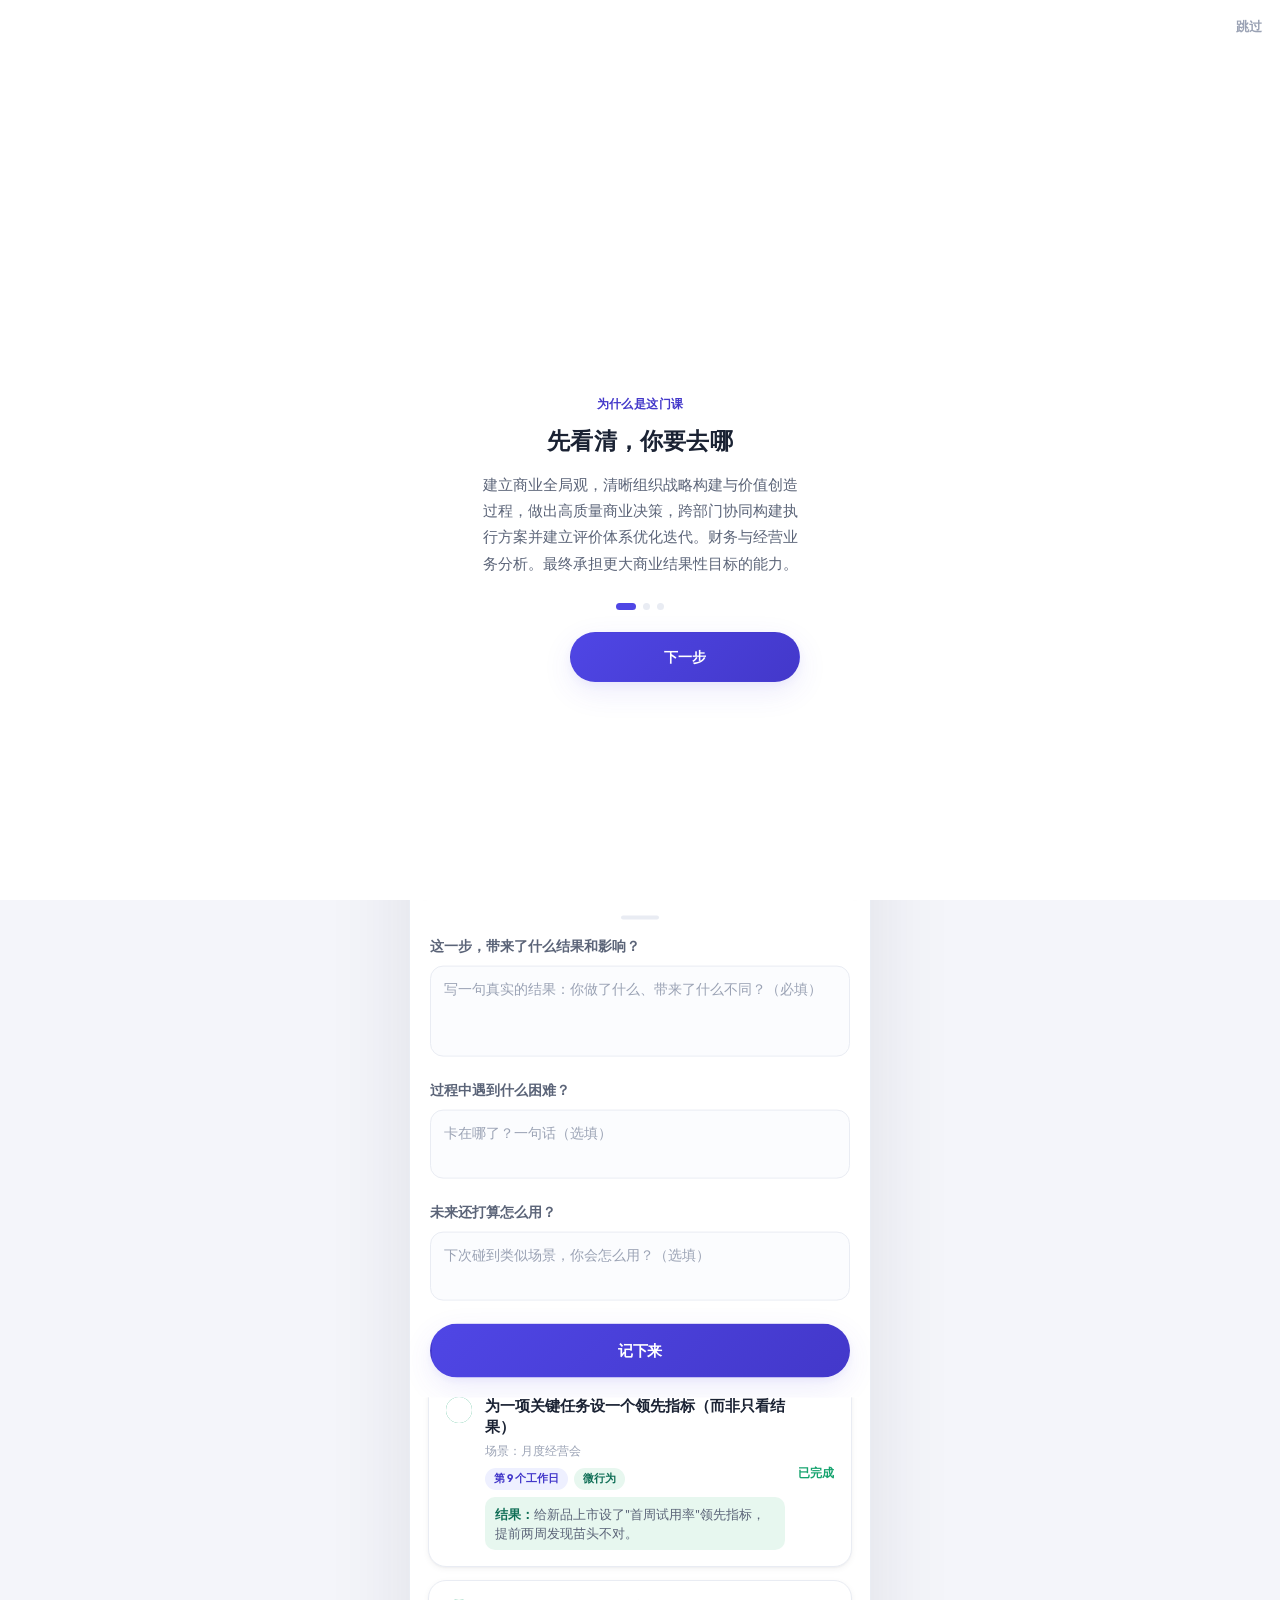
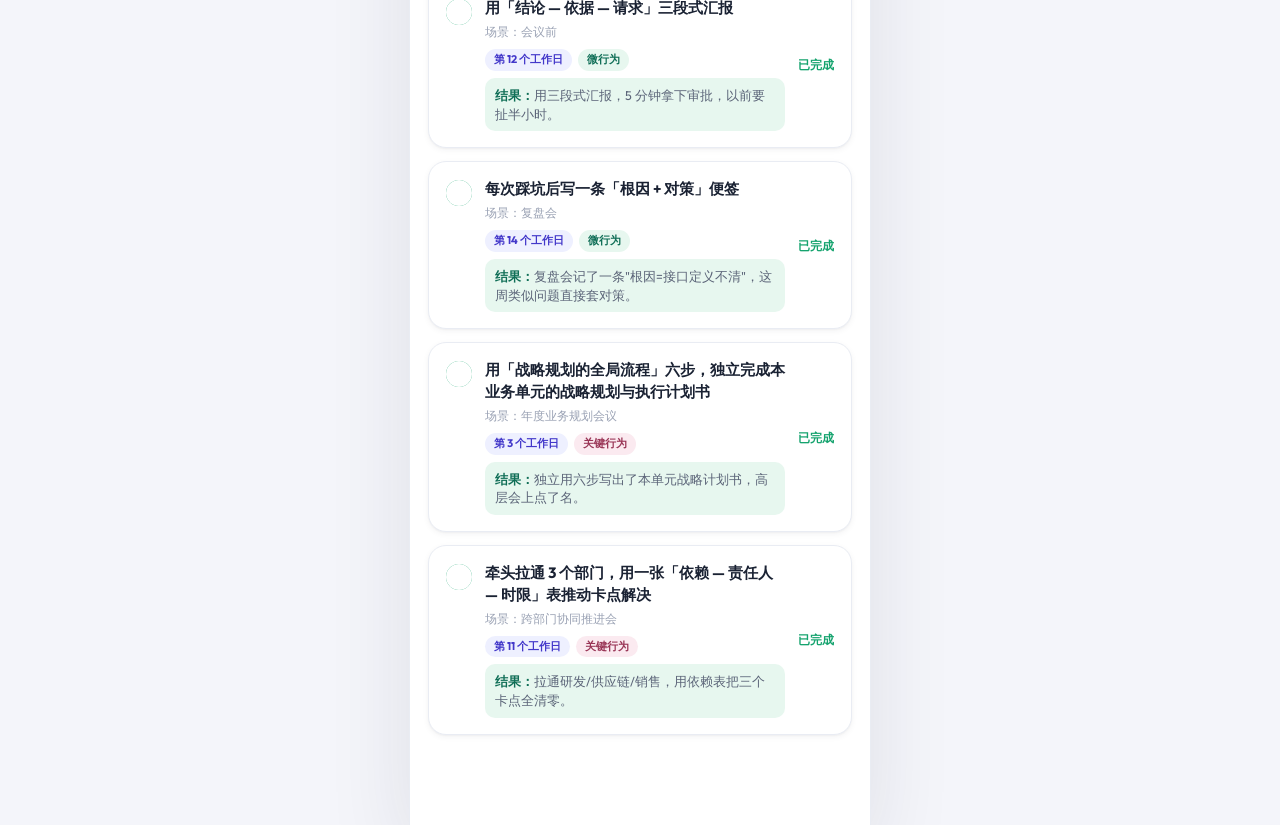
==== commit b1b6b8de: "修复致命bug: ALV2.store.remove → store.del（API 错配导致 try/catch 吞错，注入静默失败） - student.html: autoHealSample " ====
--- a/student.html
+++ b/student.html
@@ -408,30 +408,35 @@
       return true;
     }catch(e){return false;}
   }
-  /* schema@5 自检：示范课若被旧版本污染，自动清旧重新注入（student.html 直访也能干净） */
+  /* schema@5 自检：示范课若被旧版本污染或完全缺失，自动注入 schema@5 示范课（直访 student.html 也能干净进入） */
   function autoHealSample(){
     if(!ALV2_SAMPLE) return;
     try{
       var sku = ALV2_SAMPLE.SAMPLE_SKU;
       var old = ALV2.store.get(sku,'config',null);
-      if(!old) return;
+      function _injectDemo(reason){
+        var c = ALV2_SAMPLE.build();
+        ALV2.store.set(sku,'config',c);
+        var sts = ALV2_SAMPLE.students();
+        ALV2.store.set(sku,'students',sts);
+        sts.forEach(function(st){
+          ALV2.store.del(sku,'subs:'+st.id);
+          ALV2.store.set(sku,'subs:'+st.id, ALV2_SAMPLE.buildSubmissions(c,st));
+        });
+        console.log('[student.html] 示范课 '+reason+'（'+sku+'）');
+      }
+      // 分支 1：localStorage 完全没示范课 → 直访学员端的常见场景（隐身 / 清缓存 / 换设备）
+      if(!old){ _injectDemo('首次访问已自动注入'); return; }
+      // 分支 2：有旧配置但 schema@5 不合规 → 清旧重注
       var sc = (old.scenarios||[])[0];
       var bad = !sc || !Array.isArray(sc.behaviors) || sc.behaviors.length<8
         || !Array.isArray(sc.methods) || sc.methods.length<1;
       if(bad){
         var sts0 = ALV2.store.get(sku,'students',null);
-        if(Array.isArray(sts0)) sts0.forEach(function(st){ ALV2.store.remove(sku,'subs:'+st.id); });
-        ALV2.store.remove(sku,'students');
-        ALV2.store.remove(sku,'config');
-        var c = ALV2_SAMPLE.build();
-        ALV2.store.set(sku,'config',c);
-        var sts = ALV2_SAMPLE.students();
-        ALV2.store.set(sku,'students',sts);
-        sts.forEach(function(st){
-          ALV2.store.remove(sku,'subs:'+st.id);
-          ALV2.store.set(sku,'subs:'+st.id, ALV2_SAMPLE.buildSubmissions(c,st));
-        });
-        console.log('[student.html] 已自动重置被污染的示范课 schema@5');
+        if(Array.isArray(sts0)) sts0.forEach(function(st){ ALV2.store.del(sku,'subs:'+st.id); });
+        ALV2.store.del(sku,'students');
+        ALV2.store.del(sku,'config');
+        _injectDemo('已自动重置被污染的版本');
       }
     }catch(e){ console.warn('[student.html] autoHealSample skipped', e); }
   }
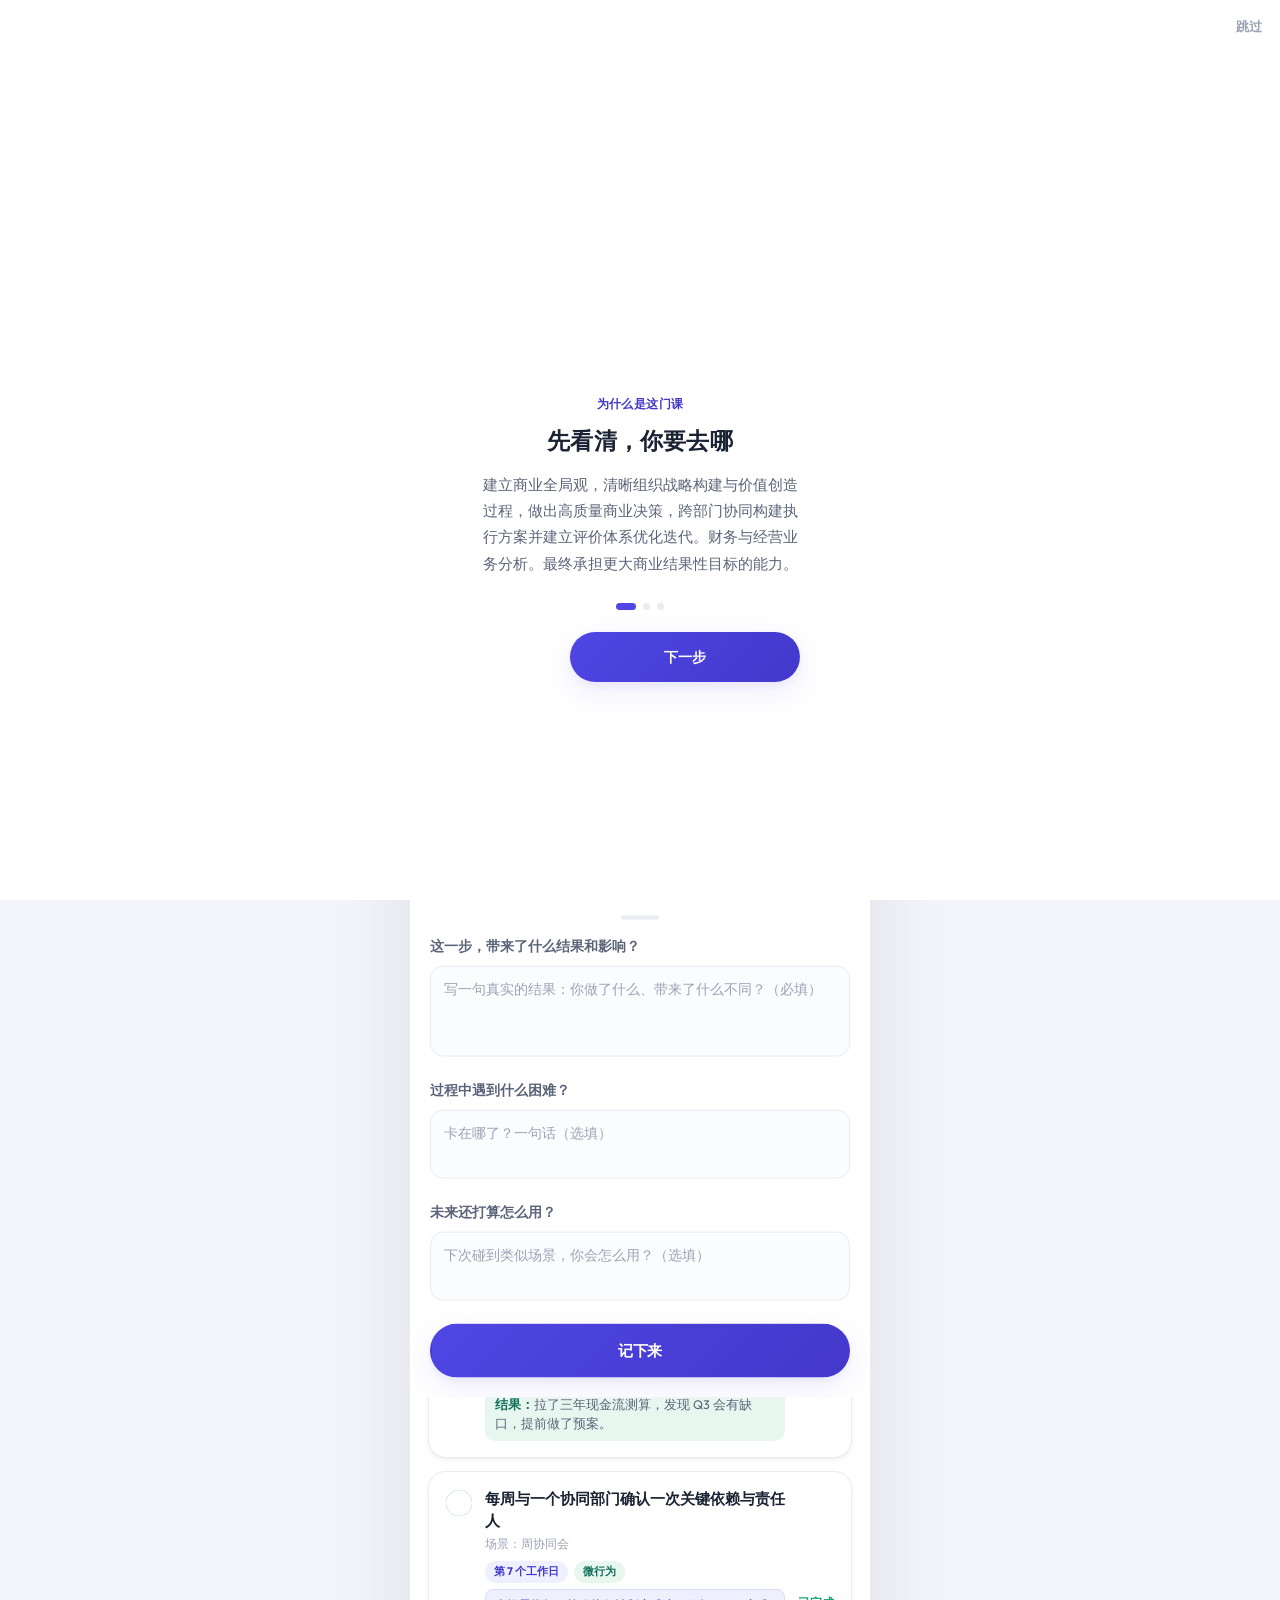
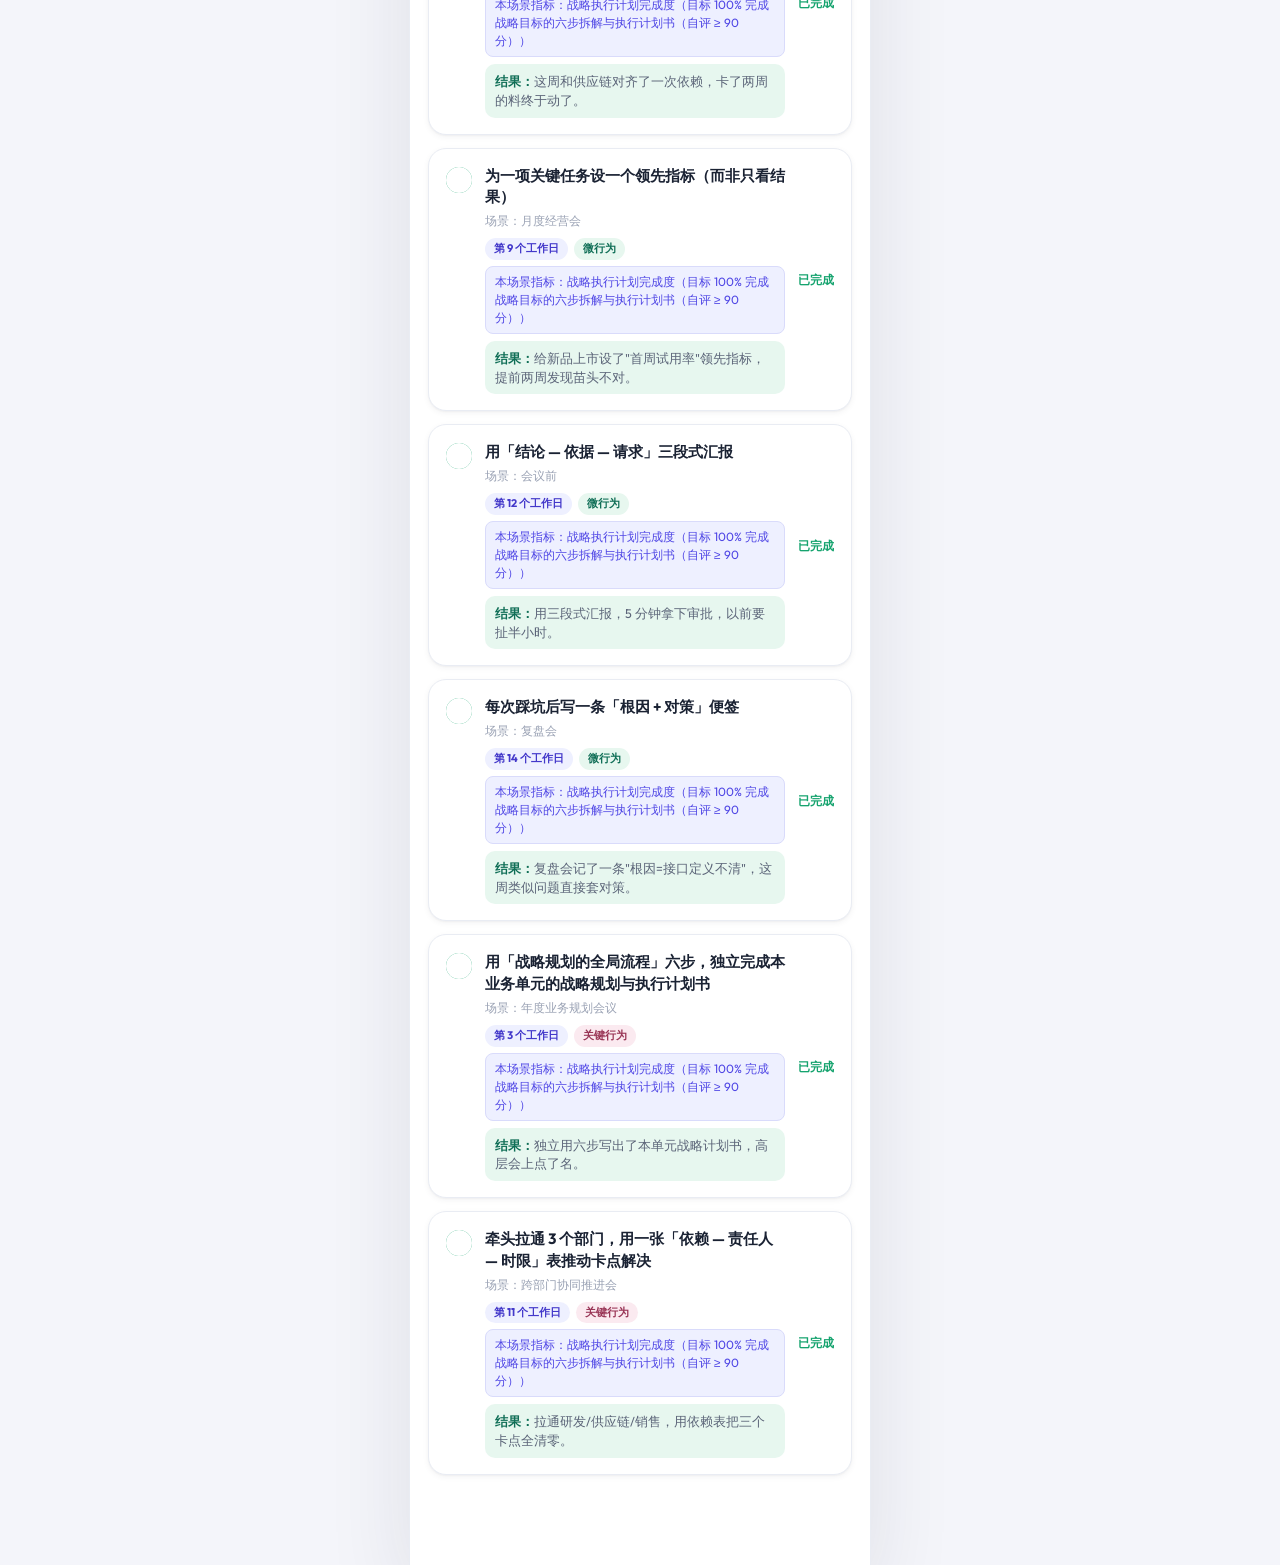
==== commit 748e0c34: "价值证明：迁移×绩效相关性（因果链 + 指标时间序列趋势） 甲方诉求落地为代码： ① 短期·向高层证因果：配置阶段显式建立「方法工具 → 高绩效行为 → 场景绩效指标」因果链    - v2-core" ====
--- a/student.html
+++ b/student.html
@@ -365,10 +365,10 @@
 
 <div class="toast" id="toast"></div>
 
-<script src="v2-core.js?v=10"></script>
-<script src="sample-data.js?v=10"></script>
-<script src="icons.js?v=10"></script>
-<script src="ai.js?v=10"></script>
+<script src="v2-core.js?v=11"></script>
+<script src="sample-data.js?v=11"></script>
+<script src="icons.js?v=11"></script>
+<script src="ai.js?v=11"></script>
 <script>
 (function(){
   'use strict';
@@ -460,6 +460,11 @@
   }
   function findBehavior(id){var r=null;(course.scenarios||[]).forEach(function(sc){(sc.behaviors||[]).forEach(function(b){if(b.id===id)r={b:b,scenario:sc};});});return r;}
   function findScenarioOf(id){var r=null;(course.scenarios||[]).forEach(function(sc){(sc.behaviors||[]).forEach(function(b){if(b.id===id)r=sc;});});return r;}
+  function metricHintOf(bid){
+    var sc=findScenarioOf(bid);
+    if(!sc||!sc.metric||!(sc.metric.label||sc.metric.name)) return '';
+    return '<div class="metric-hint">本场景指标：'+esc(sc.metric.label||sc.metric.name)+(sc.metric.target?'（目标 '+esc(sc.metric.target)+'）':'')+'</div>';
+  }
 
   function buildSchedule(){
     schedule = ALV2.schedulePlan(course);
@@ -567,7 +572,7 @@
         '<div class="ring"></div><div class="main">'+
         '<div class="desc">'+esc(b.action)+'</div>'+
         '<div class="meta">场景：'+esc(b.scene)+'</div>'+
-        dayBadge+kindBadge+
+        dayBadge+kindBadge+ metricHintOf(b.id)+
         (done&&lastSub? '<div class="result"><b>结果：</b>'+esc(lastSub.resultImpact||'（已记录）')+'</div>' :
           (!done&&!future? '<div class="why"><b>为什么是它：</b>'+esc(b.challenge||'把课堂方法用进真实工作')+'</div>' : ''))+
         '</div><div class="st">'+st+'</div></div>';
@@ -583,6 +588,7 @@
           '<div class="desc">'+esc(tb.b.action)+'</div>'+
           '<div class="meta">场景：'+esc(tb.b.scene)+'</div>'+
           '<span class="daybadge">今天</span><span class="kind '+(tb.b.kind==='key'?'key':'micro')+'">'+(tb.b.kind==='key'?'关键行为':'微行为')+'</span>'+
+          metricHintOf(todayB.behaviorId)+
           '<div class="why"><b>为什么是它：</b>'+esc(tb.b.challenge||'')+'</div>'+
           '</div><div class="st">去记录</div></div>'+journey+html.replace(/<div class="sec">[\s\S]*?<\/div>/,'');
       }
--- a/design-system.css
+++ b/design-system.css
@@ -269,3 +269,6 @@
   .t-h2 { font-size: var(--fs-xl); }
   .t-h3 { font-size: var(--fs-lg); }
 }
+
+/* 学员端：行为卡上的场景指标提示（强化 行为→绩效 关联认知） */
+.metric-hint{ font-size:12px; color:#4f46e5; background:#eef0ff; border:1px solid #d9dbfb; border-radius:8px; padding:6px 9px; margin-top:6px; line-height:1.5; }
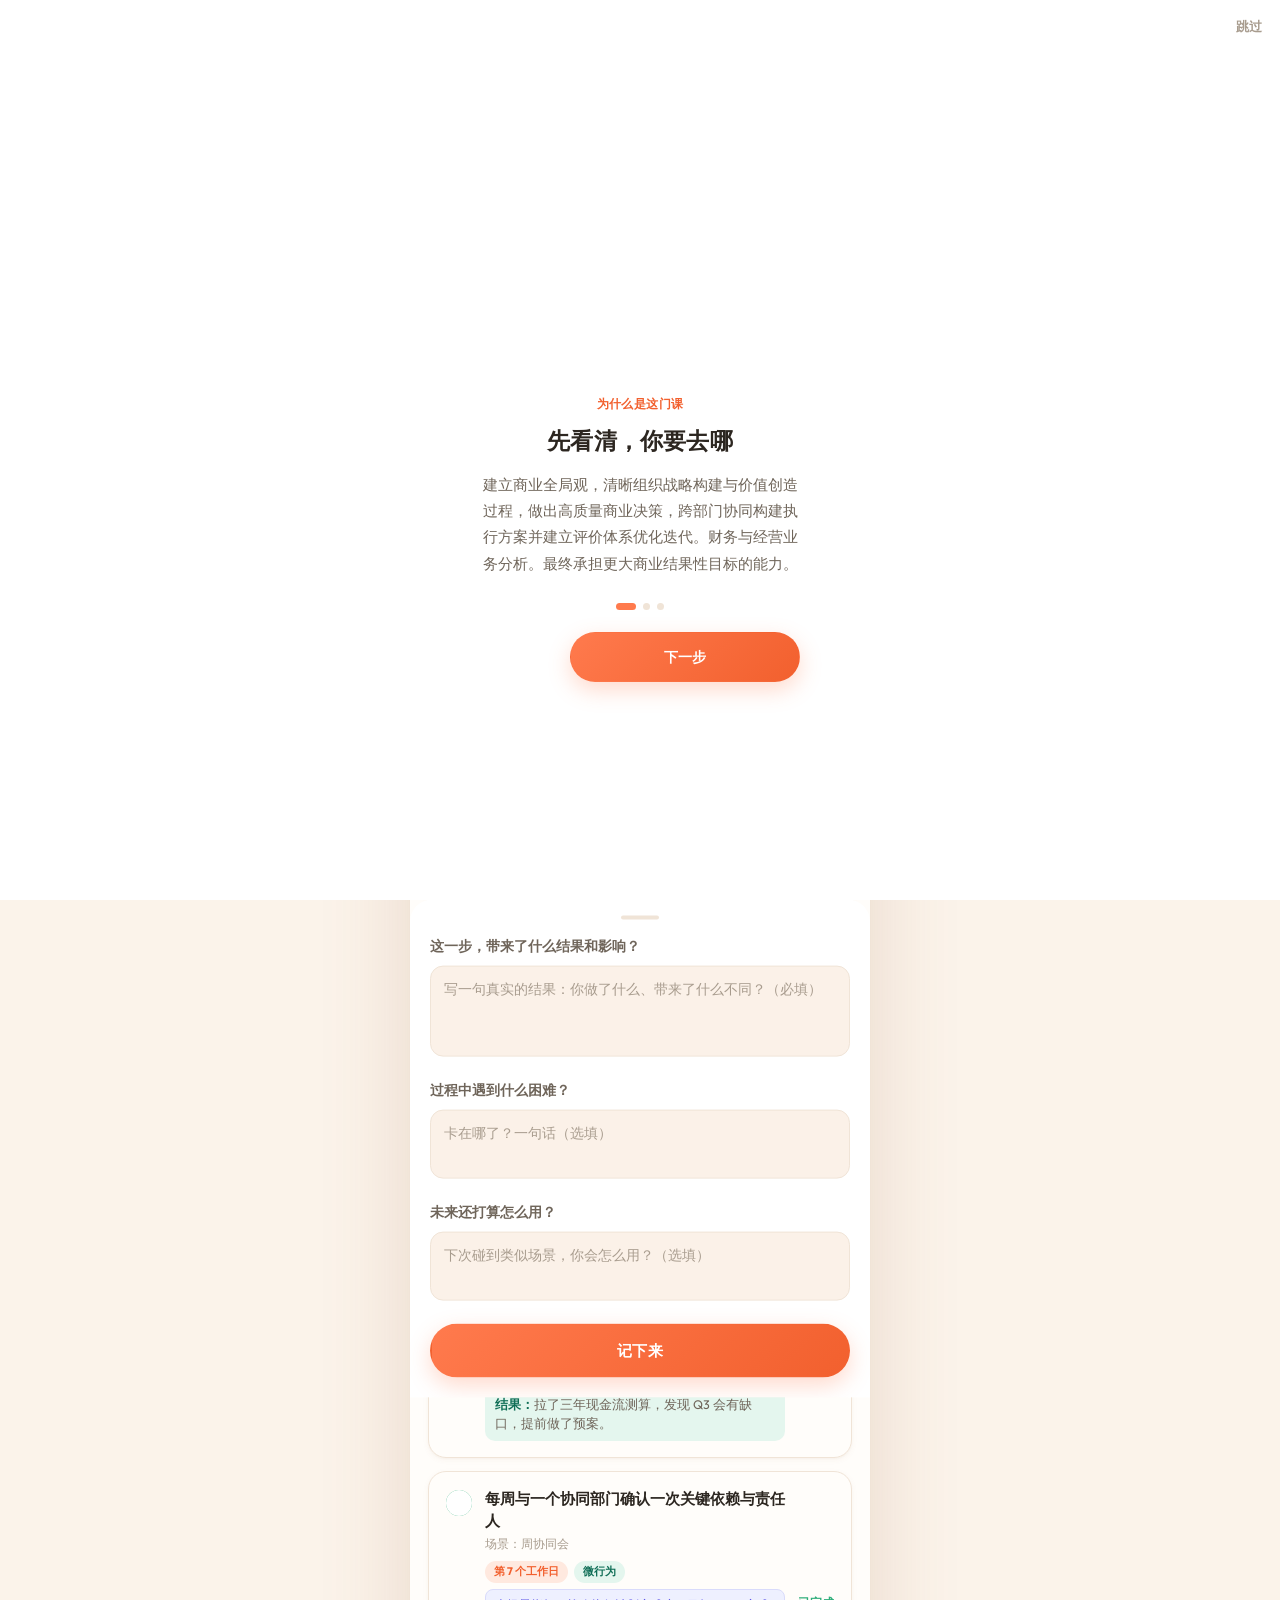
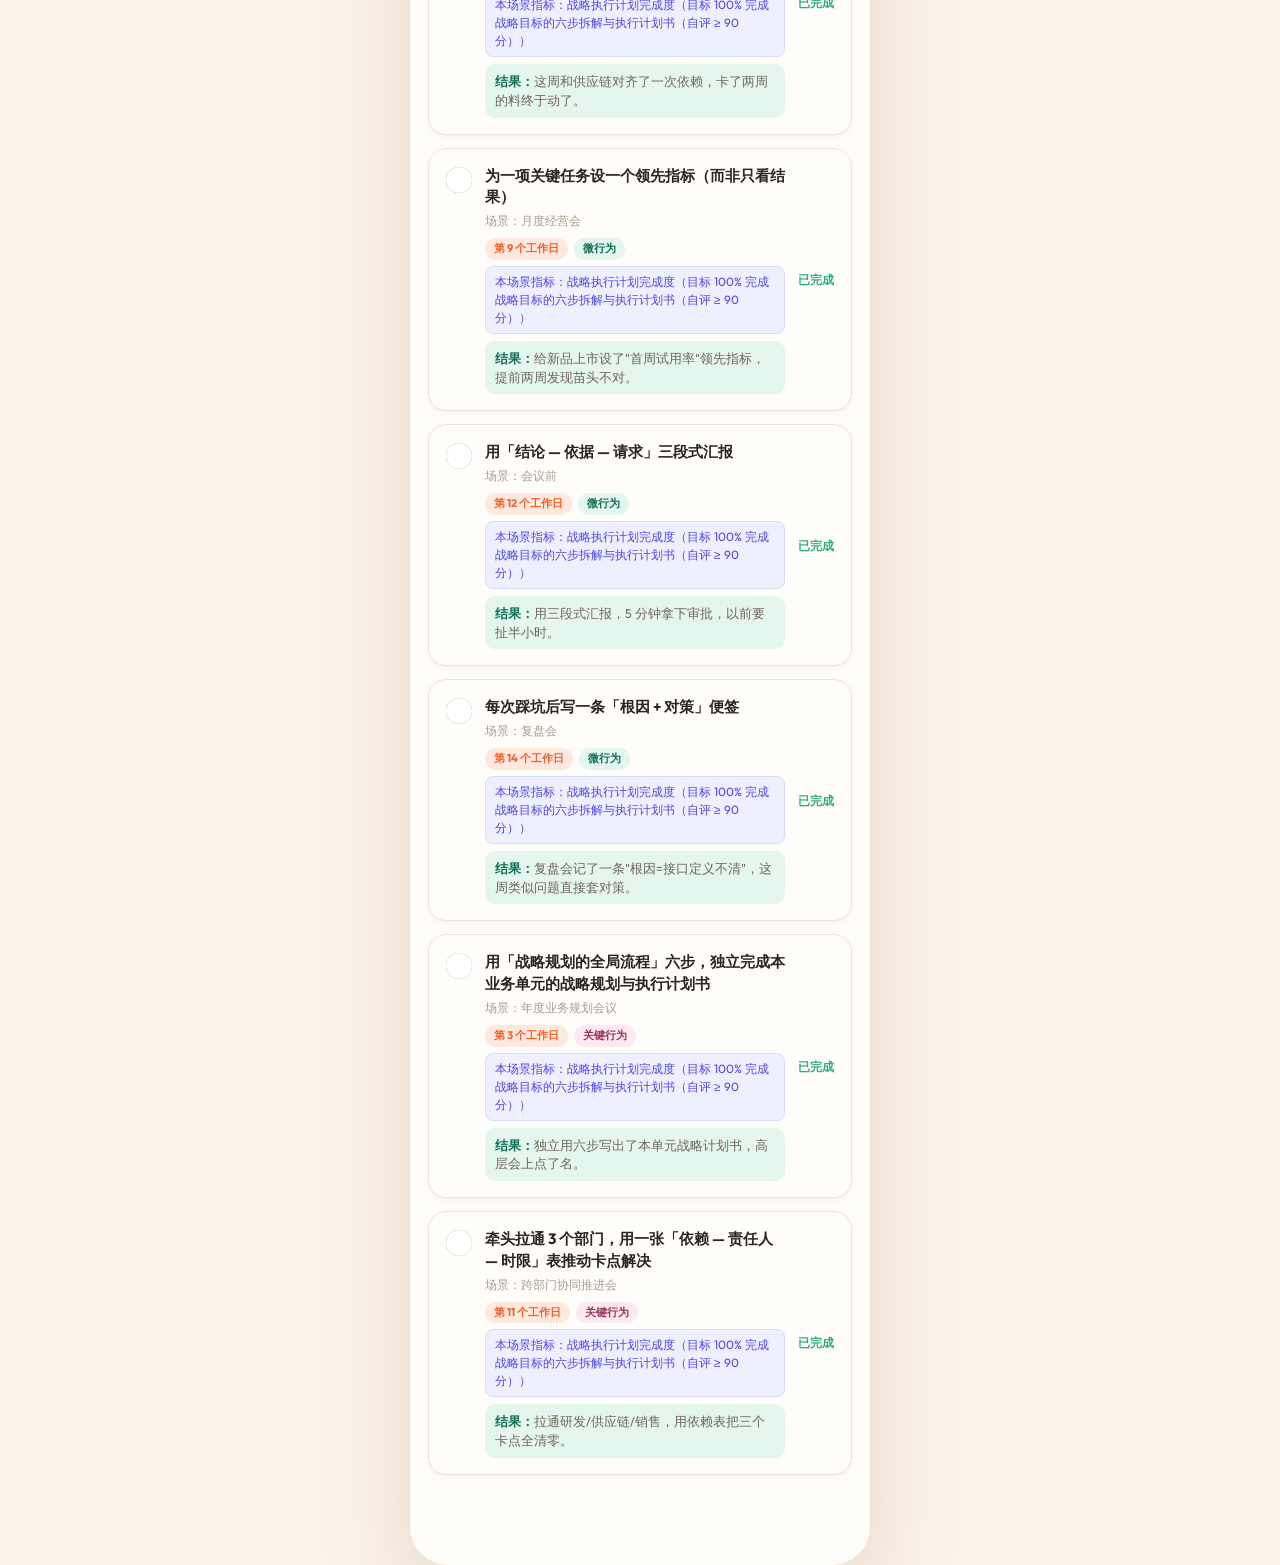
==== commit ae6fb05f: "UI 重皮肤：温暖消费品风（方向A）theme-warm.css 覆盖变量+组件，后台与学员端同框" ====
--- a/student.html
+++ b/student.html
@@ -281,6 +281,7 @@
     .confetti{display:none !important}
   }
 </style>
+<link rel="stylesheet" href="theme-warm.css?v=12">
 </head>
 <body>
 <div class="phone">
--- a/theme-warm.css
+++ b/theme-warm.css
@@ -0,0 +1,146 @@
+/* ============================================================
+   Action Leap V2 · 温暖消费品风主题 (Direction A)
+   作用：覆盖 index.html / student.html 内联 <style> 的变量与组件样式
+   链接位置：必须放在各页 <style> 之后、</head> 之前（后定义者胜出）
+   设计基调：奶油暖底 + 珊瑚橙主行动色 + 靛蓝品牌点缀
+            大圆角柔影卡片 · 大胶囊按钮 · 慷慨留白 · 友好线性图标
+   ============================================================ */
+
+:root{
+  /* ---- 暖中性基底（奶油/蜜桃，告别冷灰）---- */
+  --bg:#FBF3EA; --surface:#FFFDFA; --surface-2:#FBF1E8;
+  --ink:#2C2620; --ink-2:#6F655A; --ink-3:#A89C8E;
+  --line:#F0E4D7; --line-2:#F8EFE5;
+
+  /* ---- 珊瑚橙：主行动色（温暖、亲和、C端感）---- */
+  --primary:#FF7A4D; --primary-600:#F2602E; --primary-soft:#FFE9DF; --primary-ring:rgba(255,122,77,.22);
+
+  /* ---- 语义色（暖调）---- */
+  --success:#2FAE7A; --success-soft:#E4F6EE;
+  --warn:#E08A1E;    --warn-soft:#FBEFD9;
+  --danger:#E5614F;  --danger-soft:#FCE6E1;
+
+  /* ---- 品牌靛蓝（仅作身份/深度点缀，保留品牌资产）---- */
+  --brand:#4F46E5; --brand-deep:#4338CA; --brand-soft:#EEF0FF;
+  --brand-50:#F5F6FF; --brand-line:#C7CBFF; --brand-glow:rgba(79,70,229,.16);
+
+  /* ---- 大圆角（消费品质感）---- */
+  --r:24px; --r-sm:16px; --r-md:18px; --r-lg:22px; --r-xl:28px; --r-full:999px;
+
+  /* ---- 柔影（暖棕调，告别冷蓝硬影）---- */
+  --shadow-sm:0 2px 8px rgba(150,95,55,.05),0 6px 18px rgba(150,95,55,.07);
+  --shadow-md:0 8px 24px rgba(150,95,55,.08),0 20px 48px rgba(150,95,55,.10);
+  --shadow-lg:0 16px 40px rgba(150,95,55,.12),0 36px 80px rgba(150,95,55,.16);
+  --sh-xs:0 1px 2px rgba(150,95,55,.04),0 2px 6px rgba(150,95,55,.05);
+  --sh-sm:0 2px 8px rgba(150,95,55,.05),0 8px 20px rgba(150,95,55,.07);
+  --sh-md:0 4px 14px rgba(150,95,55,.07),0 18px 40px rgba(150,95,55,.10);
+  --sh-lg:0 8px 24px rgba(150,95,55,.10),0 30px 70px rgba(150,95,55,.14);
+  --sh-brand:0 10px 30px rgba(255,122,77,.12),0 3px 8px rgba(255,122,77,.08);
+
+  /* 字体保持 Outfit + 中文系统字体（圆润友好） */
+  --font-sans:"Outfit",-apple-system,BlinkMacSystemFont,"SF Pro Text","PingFang SC","Microsoft YaHei","Helvetica Neue",sans-serif;
+}
+
+/* ====================== 暖底渐变（替换冷调光晕）====================== */
+body{
+  background-color:var(--bg);
+  background-image:
+    radial-gradient(1200px 620px at 100% -12%, #FFE7D6, transparent 58%),
+    radial-gradient(940px 540px at -10% 8%, #FFEFE0, transparent 55%);
+  background-attachment:fixed;
+}
+
+/* ====================== 按钮：大胶囊 + 珊瑚橙 ====================== */
+.btn{ border-radius:var(--r-full); padding:11px 22px; font-weight:600; letter-spacing:.01em; }
+.btn-primary{
+  background:linear-gradient(135deg,var(--primary),var(--primary-600));
+  color:#fff; box-shadow:0 8px 22px rgba(255,122,77,.28);
+}
+.btn-primary:hover{ transform:translateY(-2px); box-shadow:0 12px 30px rgba(255,122,77,.34); }
+.btn-ghost{ background:var(--surface); color:var(--ink-2); border-color:var(--line); }
+.btn-ghost:hover{ border-color:var(--primary); color:var(--primary-600); transform:translateY(-1px); }
+.btn-success{ background:var(--success); color:#fff; }
+.btn-danger{ color:var(--danger); border-color:#f6cfc8; background:var(--surface); }
+
+/* ====================== 侧边导航：选中态转暖 ====================== */
+.nav-item.active{
+  background:var(--primary-soft); color:var(--primary-600); font-weight:700;
+  box-shadow:inset 3px 0 0 var(--primary);
+}
+.nav-item:hover{ background:var(--surface-2); color:var(--ink); }
+/* 侧边栏暖化为浅暖底，告别生硬白柱 */
+.sidebar{ background:var(--surface-2); border-right:1px solid var(--line); }
+
+/* ====================== 卡片：大圆角 + 柔影（统一消费品质感）====================== */
+.card,.course-card,.loop-card,.modal,.drawer,.rv-student-card,.rv-summary-card,
+.map-card,.prog-card,.rule-c,.task-block,.scene-metric-area,.evidence-section,
+.ev-step,.chain-check,.form-card,.st-identity,.habit-card,.section-banner{
+  border-radius:var(--r);
+  box-shadow:var(--shadow-md);
+  border-color:var(--line);
+}
+.card-hover:hover{ transform:translateY(-3px); box-shadow:var(--shadow-lg); border-color:var(--primary-soft); }
+
+/* 模态/抽屉更圆润 */
+.modal{ border-radius:var(--r-xl); }
+.drawer{ border-radius:var(--r-xl) 0 0 var(--r-xl); }
+
+/* ====================== 进度/强调色统一为珊瑚橙 ====================== */
+.bar > i{ background:linear-gradient(90deg,var(--primary),var(--primary-600)); }
+.ring{ background:conic-gradient(var(--primary) calc(var(--p) * 1%), var(--line) 0); }
+.prog-num{ color:var(--primary-600); }
+.rv-stat-num{ color:var(--primary-600); }
+.rv-avatar{ background:var(--primary-soft); color:var(--primary-600); }
+.bi-dot{ background:var(--primary); }
+.habit-dot{ background:var(--primary); }
+
+/* ====================== 硬码强调色（原靛蓝/红）→ 暖调 ====================== */
+.scene-metric-label{ color:var(--primary-600); }
+.scene-metric-value{ color:var(--primary-600); }
+.celebrate-title{ color:var(--primary-600); }
+.loop-eyebrow{ color:var(--primary-600); }
+.ev-head{ background:linear-gradient(135deg,#FCE9E4,#FCE7E1); border-color:rgba(229,97,79,.25); }
+.ev-head-title{ color:var(--danger); }
+.ev-step{ border-color:rgba(229,97,79,.20); }
+.ev-step-label{ color:var(--danger); }
+.ev-link-q{ color:var(--danger); }
+.ev-arrow{ color:var(--danger); }
+
+/* 胶囊标签更圆润 */
+.badge-sample,.status,.pill{ border-radius:var(--r-full); }
+
+/* ====================== 学员手机端（student.html）暖化 ====================== */
+.phone{
+  border-radius:38px;
+  box-shadow:0 0 0 1px var(--line),0 36px 90px rgba(150,95,55,.18);
+  background:var(--surface);
+}
+/* 顶部导航条暖化（student 用 .topbar） */
+.topbar{ background:rgba(255,253,250,.86); backdrop-filter:blur(14px); border-bottom:1px solid var(--line-2); }
+/* 行为卡 / 区块卡：大圆角柔影 */
+.block,.behavior,.habit-card,.j-top,.cele-box,.map-card,.course-card{
+  border-radius:var(--r); box-shadow:var(--shadow-sm); border-color:var(--line);
+}
+/* 旅程进度条珊瑚橙 */
+.j-fill,.progress > i,.bar > i{ background:linear-gradient(90deg,var(--primary),var(--primary-600)); }
+/* 庆祝层暖色 */
+.cele-box{ background:var(--surface); border-radius:var(--r-xl); }
+.cele-title{ color:var(--primary-600); }
+
+/* ====================== 暗色模式（暖调兜底，避免冷蓝）====================== */
+[data-theme="dark"]{
+  --bg:#1E1A17; --surface:#26211C; --surface-2:#2E2823;
+  --ink:#F3ECE4; --ink-2:#C3B6A8; --ink-3:#8C8175;
+  --line:#3A332C; --line-2:#2E2823;
+  --primary:#FF8C5E; --primary-600:#F2703C; --primary-soft:#3A2A22;
+  --brand:#8B83F0; --brand-soft:#23203E;
+  --shadow-sm:0 2px 8px rgba(0,0,0,.4),0 6px 18px rgba(0,0,0,.5);
+  --shadow-md:0 8px 24px rgba(0,0,0,.45),0 20px 48px rgba(0,0,0,.55);
+  --shadow-lg:0 16px 40px rgba(0,0,0,.5),0 36px 80px rgba(0,0,0,.6);
+}
+[data-theme="dark"] body{
+  background-color:var(--bg);
+  background-image:
+    radial-gradient(1200px 620px at 100% -12%, #3A2A22, transparent 58%),
+    radial-gradient(940px 540px at -10% 8%, #2E2823, transparent 55%);
+}
